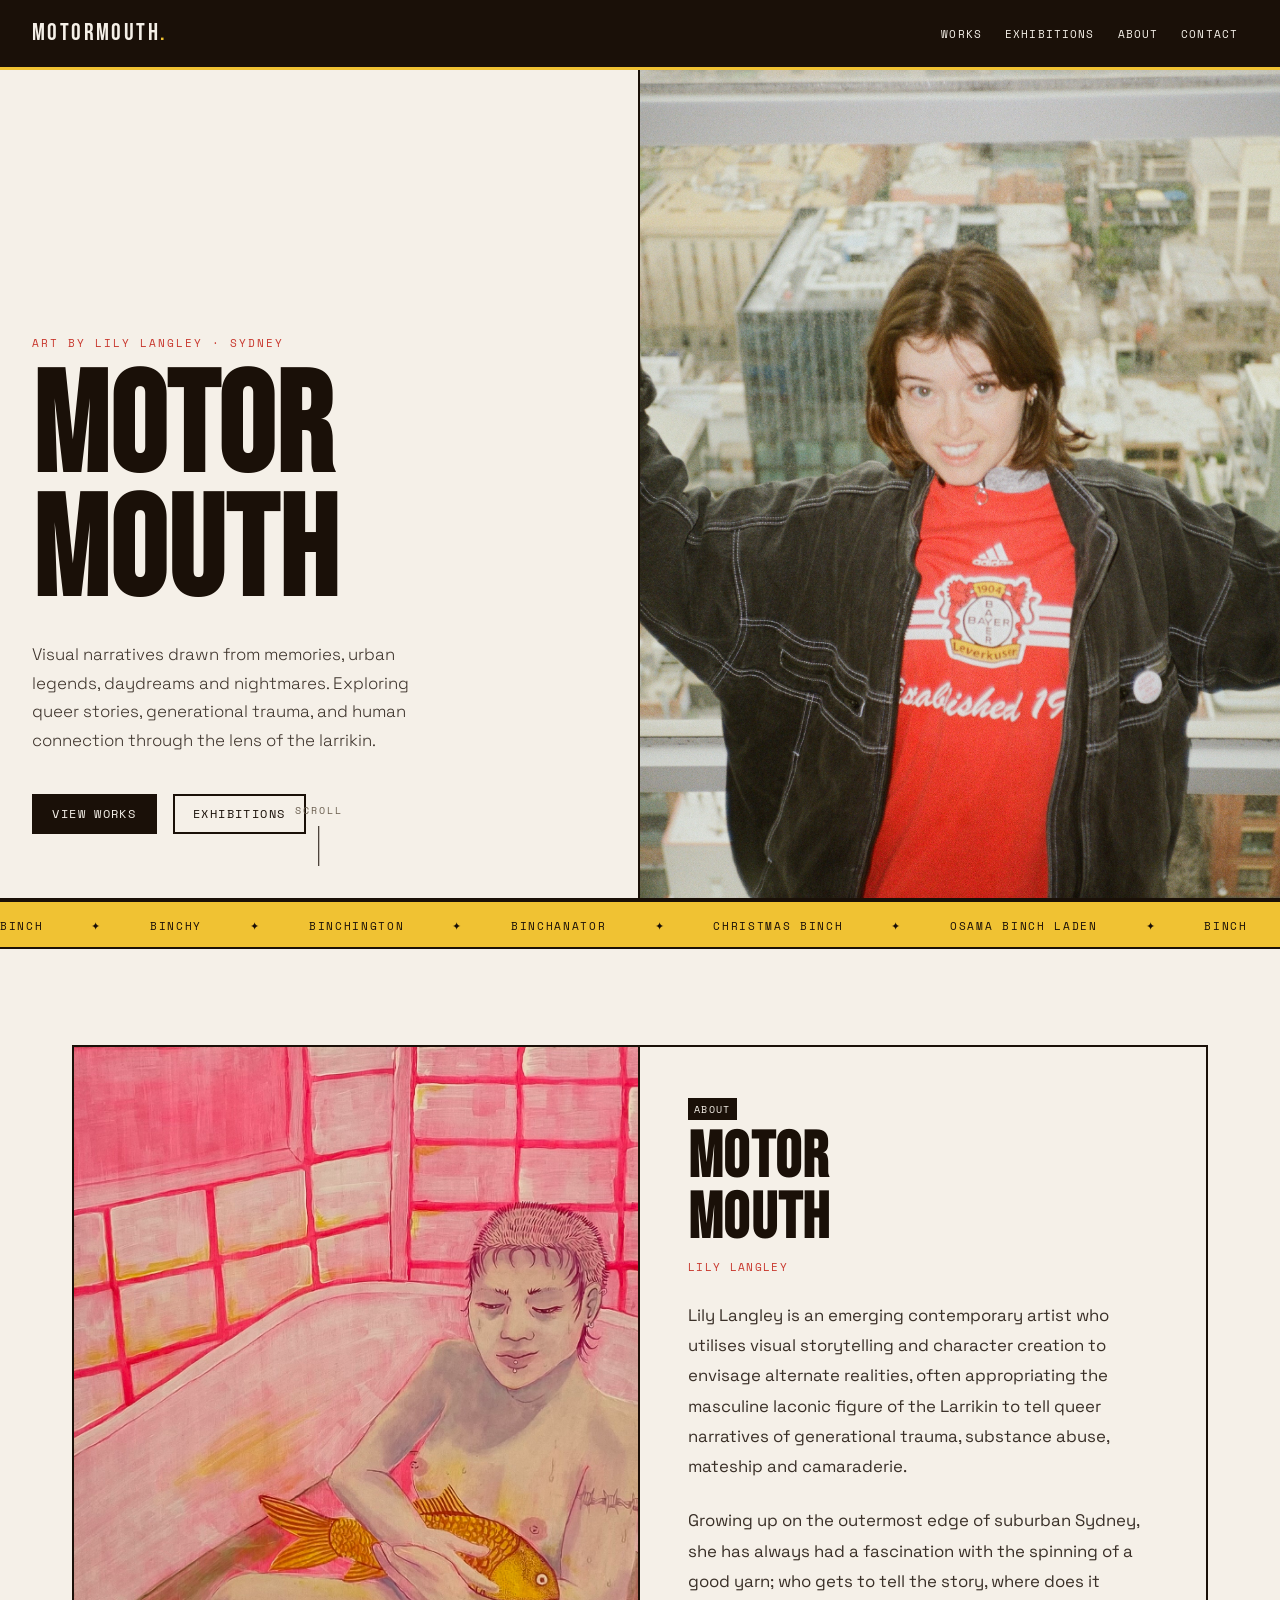
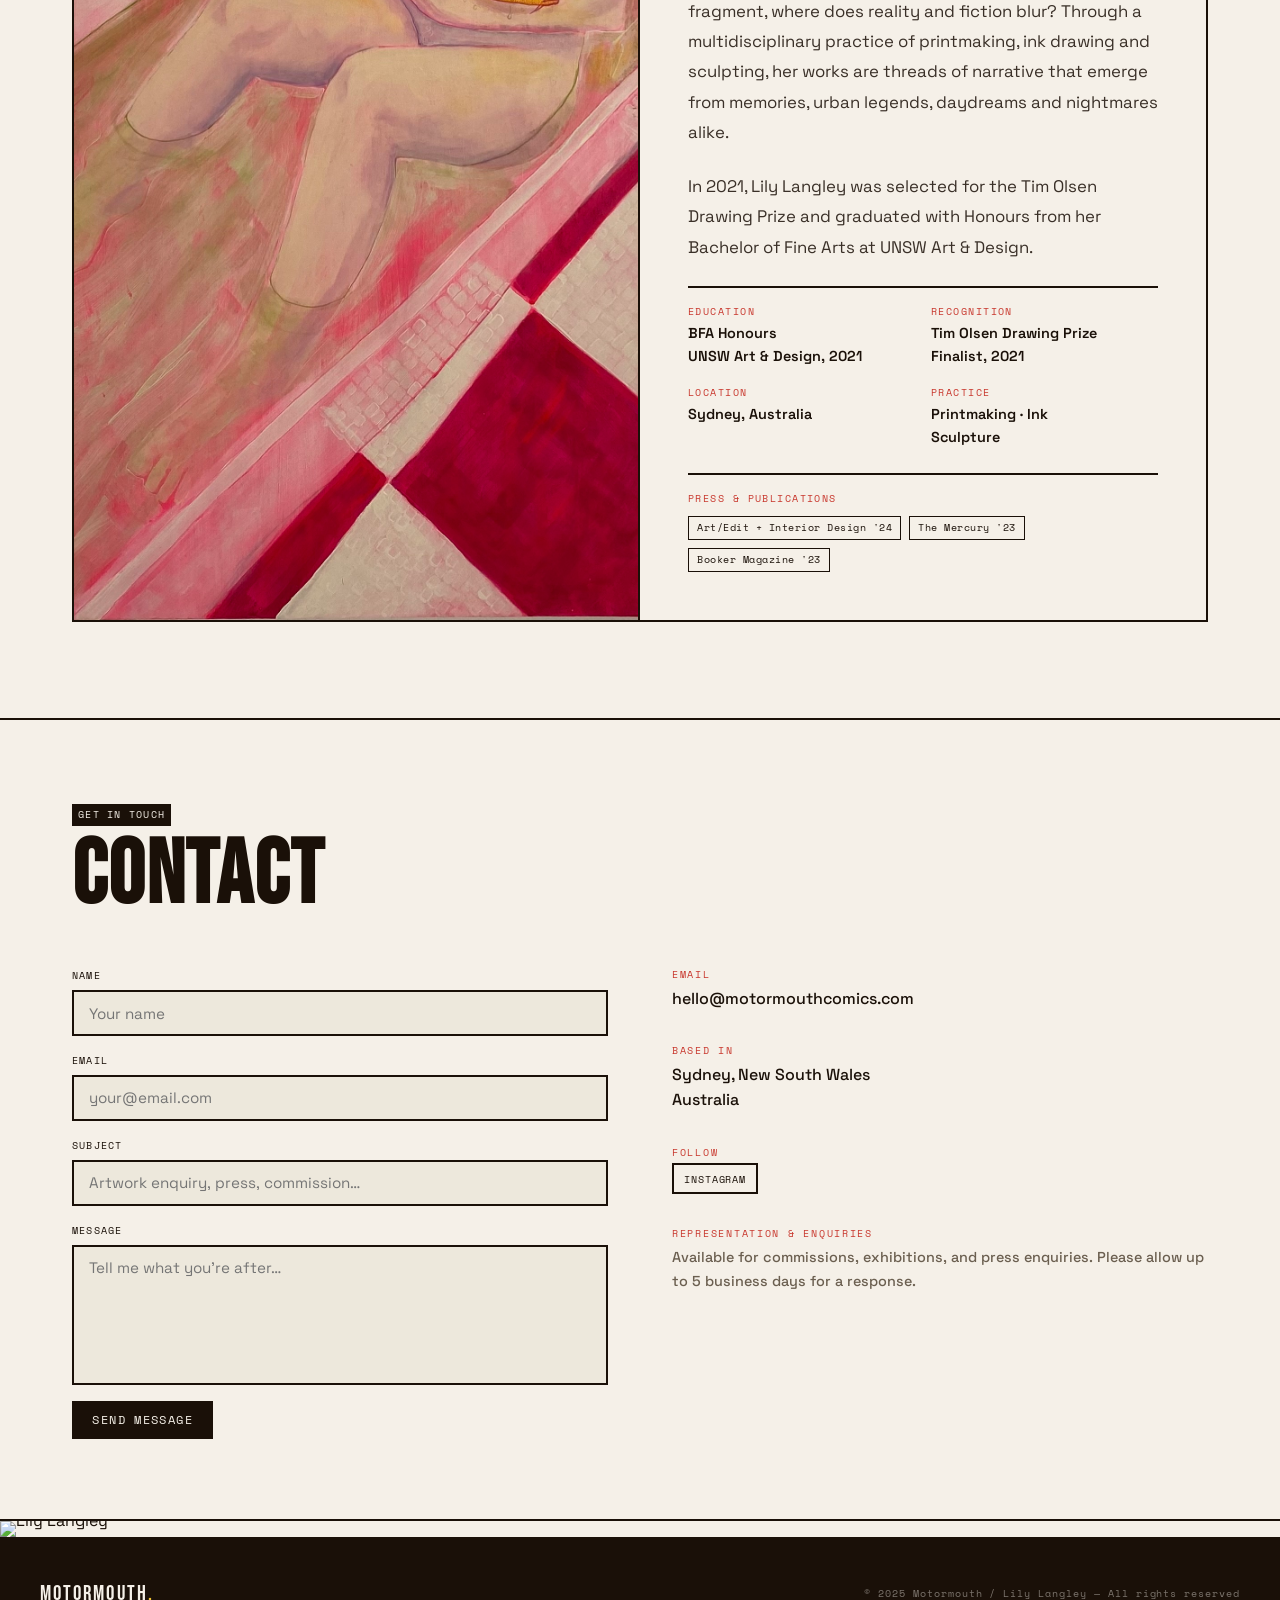
==== index.html @ abfc9363 "Initial commit of Motormouth art site Static portfolio site for Lily Langley's art, with a local-onl" ====
<!DOCTYPE html>
<html lang="en">
<head>
  <meta charset="UTF-8" />
  <meta name="viewport" content="width=device-width, initial-scale=1.0" />
  <title>Motormouth — Art by Lily Langley</title>
  <link rel="preconnect" href="https://fonts.googleapis.com" />
  <link rel="preconnect" href="https://fonts.gstatic.com" crossorigin />
  <link href="https://fonts.googleapis.com/css2?family=Bebas+Neue&family=Space+Grotesk:wght@300;400;500;700&family=Space+Mono:ital,wght@0,400;0,700;1,400&display=swap" rel="stylesheet" />
  <link rel="stylesheet" href="style.css" />
</head>
<body>

  <!-- NAV -->
  <nav id="nav">
    <a href="index.html" class="nav-logo">Motormouth<span>.</span></a>
    <button class="nav-burger" id="burgerBtn" aria-label="Menu">
      <span></span><span></span><span></span>
    </button>
    <ul class="nav-links" id="navLinks">
      <li><a href="works.html">Works</a></li>
      <li><a href="exhibitions.html">Exhibitions</a></li>
      <li><a href="#about">About</a></li>
      <li><a href="#contact">Contact</a></li>
    </ul>
  </nav>

  <!-- HERO -->
  <section id="hero">
    <div class="hero-left">
      <p class="hero-eyebrow">Art by Lily Langley · Sydney</p>
      <h1 class="hero-name">Motor<br>mouth</h1>
      <p class="hero-tagline">Visual narratives drawn from memories, urban legends, daydreams and nightmares. Exploring queer stories, generational trauma, and human connection through the lens of the larrikin.</p>
      <div class="hero-ctas">
        <a href="works.html" class="btn btn-primary">View Works</a>
        <a href="exhibitions.html" class="btn btn-secondary">Exhibitions</a>
      </div>
      <div class="hero-scroll">Scroll</div>
    </div>
    <div class="hero-right">
      <div class="hero-art">
        <img src="images/hero.jpeg" alt="Motormouth Comics" style="width:100%;height:100%;object-fit:cover;display:block;" />
      </div>
    </div>
  </section>

  <!-- TICKER -->
  <div class="ticker" aria-hidden="true">
    <div class="ticker-inner">
      <span>BINCH</span><span>✦</span>
      <span>BINCHY</span><span>✦</span>
      <span>BINCHINGTON</span><span>✦</span>
      <span>BINCHANATOR</span><span>✦</span>
      <span>CHRISTMAS BINCH</span><span>✦</span>
      <span>OSAMA BINCH LADEN</span><span>✦</span>
      <span>BINCH</span><span>✦</span>
      <span>BINCHY</span><span>✦</span>
      <span>BINCHINGTON</span><span>✦</span>
      <span>BINCHANATOR</span><span>✦</span>
      <span>CHRISTMAS BINCH</span><span>✦</span>
      <span>OSAMA BINCH LADEN</span><span>✦</span>
    </div>
  </div>

  <!-- ABOUT -->
  <section id="about">
    <div class="container">
      <div class="about-grid reveal">
        <div class="about-visual">
          <img src="images/about.jpg" alt="Lily Langley" style="width:100%;height:100%;object-fit:cover;display:block;" />
        </div>
        <div class="about-text">
          <div>
            <span class="tag">About</span>
            <h2 class="section-title" style="margin-top:0.5rem;font-size:clamp(2.5rem,5vw,4.5rem)">Motor<br>mouth</h2>
            <p style="font-family:'Space Mono',monospace;font-size:0.7rem;letter-spacing:0.12em;text-transform:uppercase;color:var(--red);margin-top:0.5rem;">Lily Langley</p>
          </div>
          <p class="about-bio">
            Lily Langley is an emerging contemporary artist who utilises visual storytelling and character creation to envisage alternate realities, often appropriating the masculine laconic figure of the Larrikin to tell queer narratives of generational trauma, substance abuse, mateship and camaraderie.
          </p>
          <p class="about-bio">
            Growing up on the outermost edge of suburban Sydney, she has always had a fascination with the spinning of a good yarn; who gets to tell the story, where does it fragment, where does reality and fiction blur? Through a multidisciplinary practice of printmaking, ink drawing and sculpting, her works are threads of narrative that emerge from memories, urban legends, daydreams and nightmares alike.
          </p>
          <p class="about-bio">
            In 2021, Lily Langley was selected for the Tim Olsen Drawing Prize and graduated with Honours from her Bachelor of Fine Arts at UNSW Art &amp; Design.
          </p>
          <div class="about-facts">
            <div class="fact-item">
              <div class="fact-label">Education</div>
              <div class="fact-value">BFA Honours<br>UNSW Art &amp; Design, 2021</div>
            </div>
            <div class="fact-item">
              <div class="fact-label">Recognition</div>
              <div class="fact-value">Tim Olsen Drawing Prize<br>Finalist, 2021</div>
            </div>
            <div class="fact-item">
              <div class="fact-label">Location</div>
              <div class="fact-value">Sydney, Australia</div>
            </div>
            <div class="fact-item">
              <div class="fact-label">Practice</div>
              <div class="fact-value">Printmaking · Ink<br>Sculpture</div>
            </div>
          </div>
          <div class="about-press">
            <div class="press-label">Press &amp; Publications</div>
            <div class="press-list">
              <span class="press-pill">Art/Edit + Interior Design '24</span>
              <span class="press-pill">The Mercury '23</span>
              <span class="press-pill">Booker Magazine '23</span>
            </div>
          </div>
        </div>
      </div>
    </div>
  </section>

  <!-- CONTACT -->
  <section id="contact">
    <div class="container">
      <div class="reveal" style="margin-bottom:3rem">
        <span class="tag">Get in Touch</span>
        <h2 class="section-title" style="margin-top:0.5rem">Contact</h2>
      </div>
      <div class="contact-grid">
        <form class="contact-form reveal" onsubmit="handleFormSubmit(event)">
          <div class="form-group">
            <label class="form-label" for="fname">Name</label>
            <input class="form-input" type="text" id="fname" placeholder="Your name" required />
          </div>
          <div class="form-group">
            <label class="form-label" for="femail">Email</label>
            <input class="form-input" type="email" id="femail" placeholder="your@email.com" required />
          </div>
          <div class="form-group">
            <label class="form-label" for="fsubject">Subject</label>
            <input class="form-input" type="text" id="fsubject" placeholder="Artwork enquiry, press, commission…" />
          </div>
          <div class="form-group">
            <label class="form-label" for="fmsg">Message</label>
            <textarea class="form-textarea" id="fmsg" placeholder="Tell me what you're after…" required></textarea>
          </div>
          <button type="submit" class="btn btn-primary" style="align-self:flex-start">Send Message</button>
          <p id="formMsg" style="font-family:'Space Mono',monospace;font-size:0.7rem;color:var(--red);display:none;"></p>
        </form>
        <div class="contact-info reveal">
          <div>
            <div class="contact-item-label">Email</div>
            <div class="contact-item-value">hello@motormouthcomics.com</div>
          </div>
          <div>
            <div class="contact-item-label">Based in</div>
            <div class="contact-item-value">Sydney, New South Wales<br>Australia</div>
          </div>
          <div>
            <div class="contact-item-label">Follow</div>
            <div class="social-links">
              <a href="https://www.instagram.com/motormouthcomics/" class="social-link" target="_blank" rel="noopener">Instagram</a>
            </div>
          </div>
          <div>
            <div class="contact-item-label">Representation &amp; Enquiries</div>
            <div class="contact-item-value" style="font-size:0.9rem;line-height:1.7;color:#6b5f50;">
              Available for commissions, exhibitions, and press enquiries. Please allow up to 5 business days for a response.
            </div>
          </div>
        </div>
      </div>
    </div>
  </section>

  <!-- INTERSTITIAL IMAGE -->
  <div style="width:100%;max-height:70vh;overflow:hidden;line-height:0;">
    <img src="https://motormouthcomics.com/wp-content/uploads/2025/10/langley_miss-amelia_20201208_18970.png?w=2048" alt="Lily Langley" style="width:100%;max-height:70vh;object-fit:cover;object-position:center top;display:block;" />
  </div>

  <!-- FOOTER -->
  <footer>
    <a href="index.html" class="footer-logo">Motormouth<span>.</span></a>
    <div class="footer-copy">© 2025 Motormouth / Lily Langley — All rights reserved</div>
  </footer>

  <script>
    document.getElementById('burgerBtn').addEventListener('click', () => {
      document.getElementById('navLinks').classList.toggle('open');
    });
    document.querySelectorAll('#navLinks a').forEach(a => {
      a.addEventListener('click', () => document.getElementById('navLinks').classList.remove('open'));
    });

    const revealEls = document.querySelectorAll('.reveal');
    const io = new IntersectionObserver((entries) => {
      entries.forEach((e) => {
        if (e.isIntersecting) {
          setTimeout(() => e.target.classList.add('visible'), 60 * (Array.from(revealEls).indexOf(e.target) % 4));
          io.unobserve(e.target);
        }
      });
    }, { threshold: 0.12 });
    revealEls.forEach(el => io.observe(el));

    function handleFormSubmit(e) {
      e.preventDefault();
      const btn = e.target.querySelector('button[type=submit]');
      const msg = document.getElementById('formMsg');
      btn.textContent = 'Sending…';
      btn.disabled = true;
      setTimeout(() => {
        btn.textContent = 'Sent ✓';
        msg.textContent = "Thanks! I'll be in touch within a few days.";
        msg.style.color = 'var(--ink)';
        msg.style.display = 'block';
      }, 900);
    }
  </script>
</body>
</html>
---- style.css ----
/* ── Reset & Base ─────────────────────────────────── */
*, *::before, *::after { box-sizing: border-box; margin: 0; padding: 0; }

:root {
  --ink:    #1a1008;
  --paper:  #f5f0e8;
  --cream:  #ede8dc;
  --red:    #c8372d;
  --yellow: #f0c233;
  --border: 2.5px solid var(--ink);
  --shadow: 5px 5px 0 var(--ink);
}

html { scroll-behavior: smooth; }

body {
  background: var(--paper);
  color: var(--ink);
  font-family: 'Space Grotesk', sans-serif;
  font-size: 16px;
  line-height: 1.6;
  overflow-x: hidden;
}

a { color: inherit; text-decoration: none; }
img { display: block; max-width: 100%; }

/* ── Utility ──────────────────────────────────────── */
.container { max-width: 1200px; margin: 0 auto; padding: 0 2rem; }
.tag {
  display: inline-block;
  background: var(--ink);
  color: var(--paper);
  font-family: 'Space Mono', monospace;
  font-size: 0.65rem;
  letter-spacing: 0.12em;
  text-transform: uppercase;
  padding: 0.25em 0.6em;
}
.tag.red { background: var(--red); }
.tag.yellow { background: var(--yellow); color: var(--ink); }

.section-title {
  font-family: 'Bebas Neue', sans-serif;
  font-size: clamp(3rem, 7vw, 6rem);
  line-height: 0.95;
  letter-spacing: 0.02em;
}

/* ── Nav ──────────────────────────────────────────── */
#nav {
  position: fixed;
  top: 0; left: 0; right: 0;
  z-index: 100;
  background: var(--ink);
  border-bottom: 3px solid var(--yellow);
  padding: 0.9rem 2rem;
  display: flex;
  align-items: center;
  justify-content: space-between;
  gap: 1rem;
}

.nav-logo {
  font-family: 'Bebas Neue', sans-serif;
  font-size: 1.5rem;
  color: var(--paper);
  letter-spacing: 0.1em;
}
.nav-logo span { color: var(--yellow); }

.nav-links {
  display: flex;
  gap: 0.2rem;
  list-style: none;
  flex-wrap: wrap;
}
.nav-links a {
  font-family: 'Space Mono', monospace;
  font-size: 0.7rem;
  letter-spacing: 0.1em;
  text-transform: uppercase;
  color: var(--paper);
  padding: 0.4em 0.8em;
  border: 1.5px solid transparent;
  transition: border-color 0.15s, color 0.15s;
}
.nav-links a:hover,
.nav-links a.active { border-color: var(--yellow); color: var(--yellow); }

.nav-burger {
  display: none;
  flex-direction: column;
  gap: 5px;
  cursor: pointer;
  background: none;
  border: none;
  padding: 4px;
}
.nav-burger span {
  display: block;
  width: 24px;
  height: 2px;
  background: var(--paper);
  transition: transform 0.2s;
}

@media (max-width: 640px) {
  .nav-links { display: none; position: absolute; top: 100%; left: 0; right: 0; background: var(--ink); flex-direction: column; padding: 1rem 2rem; border-bottom: 3px solid var(--yellow); }
  .nav-links.open { display: flex; }
  .nav-burger { display: flex; }
}

/* ── Page header (inner pages) ────────────────────── */
.page-header {
  padding-top: 60px;
  border-bottom: var(--border);
  background: var(--ink);
  color: var(--paper);
}
.page-header-inner {
  padding: 4rem 2rem 3rem;
  max-width: 1200px;
  margin: 0 auto;
  display: flex;
  align-items: flex-end;
  justify-content: space-between;
  gap: 2rem;
  flex-wrap: wrap;
}
.page-header .section-title { color: var(--paper); }
.page-header-sub {
  font-family: 'Space Mono', monospace;
  font-size: 0.7rem;
  letter-spacing: 0.12em;
  text-transform: uppercase;
  color: rgba(245,240,232,0.5);
  max-width: 340px;
  line-height: 1.8;
}

/* ── Hero ─────────────────────────────────────────── */
#hero {
  min-height: 100svh;
  padding-top: 60px;
  display: grid;
  grid-template-columns: 1fr 1fr;
  border-bottom: var(--border);
}

.hero-left {
  display: flex;
  flex-direction: column;
  justify-content: flex-end;
  padding: 4rem 3rem 4rem 2rem;
  border-right: var(--border);
  position: relative;
  overflow: hidden;
}

.hero-eyebrow {
  font-family: 'Space Mono', monospace;
  font-size: 0.7rem;
  letter-spacing: 0.18em;
  text-transform: uppercase;
  color: var(--red);
  margin-bottom: 1rem;
}

.hero-name {
  font-family: 'Bebas Neue', sans-serif;
  font-size: clamp(4.5rem, 11vw, 10rem);
  line-height: 0.88;
  letter-spacing: 0.01em;
  margin-bottom: 1.5rem;
}

.hero-tagline {
  font-size: 1.05rem;
  font-weight: 300;
  max-width: 400px;
  line-height: 1.7;
  margin-bottom: 2.5rem;
  color: #3a3028;
}

.hero-ctas {
  display: flex;
  gap: 1rem;
  flex-wrap: wrap;
}

.btn {
  font-family: 'Space Mono', monospace;
  font-size: 0.72rem;
  letter-spacing: 0.12em;
  text-transform: uppercase;
  padding: 0.75em 1.6em;
  border: var(--border);
  cursor: pointer;
  transition: transform 0.12s, box-shadow 0.12s, background 0.12s;
  display: inline-block;
}
.btn:hover { transform: translate(-2px, -2px); box-shadow: var(--shadow); }
.btn-primary { background: var(--ink); color: var(--paper); }
.btn-secondary { background: transparent; color: var(--ink); }
.btn-secondary:hover { background: var(--yellow); }

.hero-right {
  background: var(--cream);
  position: relative;
  overflow: hidden;
  display: flex;
  align-items: center;
  justify-content: center;
}

.hero-art {
  width: 100%;
  height: 100%;
  min-height: 400px;
  display: flex;
  align-items: center;
  justify-content: center;
}
.hero-art svg {
  width: 100%;
  height: 100%;
  max-height: 100svh;
}

.hero-scroll {
  position: absolute;
  bottom: 2rem;
  left: 50%;
  transform: translateX(-50%);
  font-family: 'Space Mono', monospace;
  font-size: 0.6rem;
  letter-spacing: 0.2em;
  text-transform: uppercase;
  display: flex;
  flex-direction: column;
  align-items: center;
  gap: 0.5rem;
  color: #6b5f50;
}
.hero-scroll::after {
  content: '';
  display: block;
  width: 1px;
  height: 40px;
  background: var(--ink);
  animation: scrollline 1.6s ease-in-out infinite;
}
@keyframes scrollline {
  0%, 100% { transform: scaleY(1); opacity: 1; }
  50% { transform: scaleY(0.3); opacity: 0.3; }
}

@media (max-width: 768px) {
  #hero { grid-template-columns: 1fr; }
  .hero-left { padding: 3rem 1.5rem; border-right: none; border-bottom: var(--border); }
  .hero-right { min-height: 50vw; }
}

/* ── Ticker ───────────────────────────────────────── */
.ticker {
  background: var(--yellow);
  border-top: var(--border);
  border-bottom: var(--border);
  padding: 0.6rem 0;
  overflow: hidden;
  white-space: nowrap;
}
.ticker-inner {
  display: inline-flex;
  gap: 3rem;
  animation: ticker 22s linear infinite;
}
.ticker-inner span {
  font-family: 'Space Mono', monospace;
  font-size: 0.7rem;
  letter-spacing: 0.15em;
  text-transform: uppercase;
}
@keyframes ticker {
  from { transform: translateX(0); }
  to { transform: translateX(-50%); }
}
.ticker:hover .ticker-inner { animation-play-state: paused; }

/* ── Filter pills ─────────────────────────────────── */
.filter-bar {
  display: flex;
  align-items: center;
  gap: 0.4rem;
  flex-wrap: wrap;
  padding: 2rem 0 2.5rem;
}

.filter-divider {
  width: 1px;
  height: 1.2em;
  background: var(--ink);
  opacity: 0.2;
  margin: 0 0.4rem;
}

.filter-pill {
  font-family: 'Space Mono', monospace;
  font-size: 0.65rem;
  letter-spacing: 0.1em;
  text-transform: uppercase;
  padding: 0.45em 1.1em;
  border: var(--border);
  background: transparent;
  color: var(--ink);
  cursor: pointer;
  transition: background 0.12s, color 0.12s, transform 0.12s, box-shadow 0.12s;
}
.filter-pill:hover { transform: translate(-2px, -2px); box-shadow: var(--shadow); }
.filter-pill.active { background: var(--ink); color: var(--paper); }

.filter-pill--selling.active { background: var(--red); border-color: var(--red); color: var(--paper); }
.filter-pill--selling:hover { background: var(--red); border-color: var(--red); color: var(--paper); box-shadow: 5px 5px 0 var(--red); }

.work-card.hidden { display: none; }

/* ── Works for Sale ───────────────────────────────── */
#works {
  padding: 5rem 0 6rem;
}

.section-header {
  display: flex;
  align-items: flex-end;
  justify-content: space-between;
  gap: 2rem;
  margin-bottom: 3rem;
  flex-wrap: wrap;
}

.works-grid {
  display: grid;
  grid-template-columns: repeat(auto-fill, minmax(280px, 1fr));
  gap: 0;
}

.work-card {
  border: var(--border);
  margin: -1.25px;
  overflow: hidden;
  position: relative;
  cursor: pointer;
  background: var(--cream);
  transition: z-index 0s;
}
.work-card:hover { z-index: 2; }

.work-img {
  aspect-ratio: 4/5;
  overflow: hidden;
  background: var(--cream);
  position: relative;
  display: flex;
  align-items: center;
  justify-content: center;
}
.work-img svg {
  width: 100%;
  height: 100%;
  transition: transform 0.4s ease;
}
.work-card:hover .work-img svg { transform: scale(1.04); }

.work-sold-overlay {
  position: absolute;
  inset: 0;
  background: rgba(200, 55, 45, 0.85);
  display: flex;
  align-items: center;
  justify-content: center;
  opacity: 0;
  pointer-events: none;
  transition: opacity 0.2s;
}
.work-card.sold .work-sold-overlay { opacity: 1; }
.work-sold-overlay span {
  font-family: 'Bebas Neue', sans-serif;
  font-size: 3rem;
  color: var(--paper);
  letter-spacing: 0.1em;
  transform: rotate(-15deg);
  border: 4px solid var(--paper);
  padding: 0.1em 0.4em;
}

.work-info {
  padding: 1.2rem;
  border-top: var(--border);
}
.work-title {
  font-family: 'Space Grotesk', sans-serif;
  font-weight: 700;
  font-size: 1rem;
  margin-bottom: 0.25rem;
}
.work-meta {
  font-family: 'Space Mono', monospace;
  font-size: 0.65rem;
  color: #6b5f50;
  margin-bottom: 0.8rem;
  line-height: 1.8;
}
.work-price {
  font-family: 'Bebas Neue', sans-serif;
  font-size: 1.5rem;
  letter-spacing: 0.05em;
}
.work-price.sold { color: var(--red); }

.work-actions {
  margin-top: 0.8rem;
  display: flex;
  gap: 0.5rem;
}
.work-actions .btn {
  font-size: 0.62rem;
  padding: 0.5em 1em;
  flex: 1;
  text-align: center;
}

/* ── Exhibitions ──────────────────────────────────── */
#exhibitions {
  padding: 5rem 0 6rem;
  background: var(--ink);
  color: var(--paper);
  min-height: calc(100vh - 60px);
}

.exh-tabs {
  display: flex;
  gap: 0;
  margin: 2.5rem 0;
  border: 1.5px solid rgba(255,255,255,0.2);
  width: fit-content;
}
.exh-tab {
  font-family: 'Space Mono', monospace;
  font-size: 0.7rem;
  letter-spacing: 0.12em;
  text-transform: uppercase;
  padding: 0.6em 1.6em;
  cursor: pointer;
  background: transparent;
  color: rgba(245,240,232,0.5);
  border: none;
  border-right: 1.5px solid rgba(255,255,255,0.2);
  transition: background 0.15s, color 0.15s;
}
.exh-tab:last-child { border-right: none; }
.exh-tab.active { background: var(--yellow); color: var(--ink); }

.exh-list { display: none; }
.exh-list.active { display: block; }

.exh-section-label {
  font-family: 'Space Mono', monospace;
  font-size: 0.65rem;
  letter-spacing: 0.2em;
  text-transform: uppercase;
  color: var(--yellow);
  margin-bottom: 1.5rem;
  margin-top: 2.5rem;
}
.exh-section-label:first-child { margin-top: 0; }

.exh-item {
  display: grid;
  grid-template-columns: auto 1fr auto;
  gap: 1.5rem;
  align-items: start;
  padding: 1.5rem 0;
  border-bottom: 1px solid rgba(255,255,255,0.1);
  position: relative;
}
.exh-item:last-child { border-bottom: none; }

.exh-year {
  font-family: 'Bebas Neue', sans-serif;
  font-size: 1.8rem;
  color: rgba(245,240,232,0.25);
  line-height: 1;
  min-width: 60px;
}

.exh-name {
  font-family: 'Space Grotesk', sans-serif;
  font-weight: 700;
  font-size: 1.05rem;
  font-style: italic;
  margin-bottom: 0.25rem;
}
.exh-venue {
  font-family: 'Space Mono', monospace;
  font-size: 0.68rem;
  color: rgba(245,240,232,0.55);
  letter-spacing: 0.05em;
}

.exh-badge { align-self: center; }

/* ── About ────────────────────────────────────────── */
#about {
  padding: 6rem 0;
  border-bottom: var(--border);
}

.about-grid {
  display: grid;
  grid-template-columns: 1fr 1fr;
  gap: 0;
  border: var(--border);
}

.about-visual {
  background: var(--cream);
  border-right: var(--border);
  display: flex;
  align-items: center;
  justify-content: center;
  min-height: 500px;
  overflow: hidden;
}
.about-visual svg { width: 100%; height: 100%; }

.about-text {
  padding: 3rem;
  display: flex;
  flex-direction: column;
  justify-content: center;
  gap: 1.5rem;
}

.about-bio {
  font-size: 1.05rem;
  line-height: 1.8;
  color: #3a3028;
}

.about-facts {
  display: grid;
  grid-template-columns: 1fr 1fr;
  gap: 1rem;
  padding-top: 1rem;
  border-top: var(--border);
}

.fact-label {
  font-family: 'Space Mono', monospace;
  font-size: 0.6rem;
  letter-spacing: 0.15em;
  text-transform: uppercase;
  color: var(--red);
  margin-bottom: 0.2rem;
}
.fact-value {
  font-weight: 600;
  font-size: 0.9rem;
}

.about-press { padding-top: 1rem; border-top: var(--border); }
.press-label {
  font-family: 'Space Mono', monospace;
  font-size: 0.6rem;
  letter-spacing: 0.15em;
  text-transform: uppercase;
  color: var(--red);
  margin-bottom: 0.6rem;
}
.press-list { display: flex; flex-wrap: wrap; gap: 0.5rem; }
.press-pill {
  font-family: 'Space Mono', monospace;
  font-size: 0.63rem;
  letter-spacing: 0.05em;
  padding: 0.3em 0.8em;
  border: 1.5px solid var(--ink);
}

@media (max-width: 768px) {
  .about-grid { grid-template-columns: 1fr; }
  .about-visual { border-right: none; border-bottom: var(--border); min-height: 300px; }
  .about-text { padding: 2rem 1.5rem; }
}

/* ── Contact ──────────────────────────────────────── */
#contact {
  padding: 5rem 0;
  border-bottom: var(--border);
}

.contact-grid {
  display: grid;
  grid-template-columns: 1fr 1fr;
  gap: 4rem;
  align-items: start;
}

.contact-form { display: flex; flex-direction: column; gap: 1rem; }

.form-group { display: flex; flex-direction: column; gap: 0.4rem; }
.form-label {
  font-family: 'Space Mono', monospace;
  font-size: 0.65rem;
  letter-spacing: 0.12em;
  text-transform: uppercase;
}
.form-input, .form-textarea {
  background: var(--cream);
  border: var(--border);
  padding: 0.75em 1em;
  font-family: 'Space Grotesk', sans-serif;
  font-size: 0.95rem;
  color: var(--ink);
  outline: none;
  transition: box-shadow 0.15s;
  resize: none;
}
.form-input:focus, .form-textarea:focus { box-shadow: 4px 4px 0 var(--ink); }
.form-textarea { min-height: 140px; }

.contact-info { display: flex; flex-direction: column; gap: 2rem; }
.contact-item-label {
  font-family: 'Space Mono', monospace;
  font-size: 0.6rem;
  letter-spacing: 0.18em;
  text-transform: uppercase;
  color: var(--red);
  margin-bottom: 0.2rem;
}
.contact-item-value { font-size: 1rem; font-weight: 500; }

.social-links { display: flex; gap: 0.5rem; flex-wrap: wrap; }
.social-link {
  font-family: 'Space Mono', monospace;
  font-size: 0.65rem;
  letter-spacing: 0.08em;
  text-transform: uppercase;
  padding: 0.5em 1em;
  border: var(--border);
  transition: background 0.12s, transform 0.12s;
}
.social-link:hover { background: var(--yellow); transform: translate(-2px, -2px); box-shadow: var(--shadow); }

@media (max-width: 768px) {
  .contact-grid { grid-template-columns: 1fr; }
}

/* ── Footer ───────────────────────────────────────── */
footer {
  background: var(--ink);
  color: var(--paper);
  padding: 2.5rem;
  display: flex;
  justify-content: space-between;
  align-items: center;
  gap: 1rem;
  flex-wrap: wrap;
}
.footer-logo {
  font-family: 'Bebas Neue', sans-serif;
  font-size: 1.3rem;
  letter-spacing: 0.1em;
}
.footer-logo span { color: var(--yellow); }
.footer-copy {
  font-family: 'Space Mono', monospace;
  font-size: 0.6rem;
  letter-spacing: 0.1em;
  color: rgba(245,240,232,0.45);
}

/* ── Lightbox ─────────────────────────────────────── */
#lightbox {
  position: fixed;
  inset: 0;
  z-index: 200;
  background: rgba(26,16,8,0.92);
  display: flex;
  align-items: center;
  justify-content: center;
  opacity: 0;
  pointer-events: none;
  transition: opacity 0.2s;
}
#lightbox.open { opacity: 1; pointer-events: all; }
.lightbox-inner {
  background: var(--paper);
  border: var(--border);
  max-width: 900px;
  width: 90vw;
  display: grid;
  grid-template-columns: 1fr 1fr;
  position: relative;
}
@media (max-width: 640px) { .lightbox-inner { grid-template-columns: 1fr; } }
.lightbox-img { aspect-ratio: 1; overflow: hidden; display: flex; align-items: center; justify-content: center; background: var(--cream); }
.lightbox-img svg { width: 100%; height: 100%; }
.lightbox-detail { padding: 2.5rem; display: flex; flex-direction: column; gap: 1rem; border-left: var(--border); }
@media (max-width: 640px) { .lightbox-detail { border-left: none; border-top: var(--border); } }
.lightbox-title { font-family: 'Bebas Neue', sans-serif; font-size: 2.5rem; line-height: 1; }
.lightbox-meta { font-family: 'Space Mono', monospace; font-size: 0.65rem; color: #6b5f50; line-height: 2; }
.lightbox-desc { font-size: 0.9rem; line-height: 1.7; color: #3a3028; }
.lightbox-price { font-family: 'Bebas Neue', sans-serif; font-size: 2rem; margin-top: auto; }
.lightbox-close {
  position: absolute;
  top: -1px; right: -1px;
  width: 44px; height: 44px;
  background: var(--ink);
  color: var(--paper);
  font-size: 1.2rem;
  border: none;
  cursor: pointer;
  display: flex;
  align-items: center;
  justify-content: center;
  font-family: 'Space Mono', monospace;
}
.lightbox-close:hover { background: var(--red); }

/* ── Exhibition photo gallery ─────────────────────── */
.photo-section {
  padding: 5rem 0;
  border-bottom: var(--border);
}
.photo-grid {
  display: grid;
  grid-template-columns: repeat(auto-fill, minmax(300px, 1fr));
  gap: 0;
  margin-top: 2.5rem;
  border: var(--border);
}
.photo-item {
  position: relative;
  aspect-ratio: 4/5;
  overflow: hidden;
  cursor: zoom-in;
  border-right: var(--border);
  border-bottom: var(--border);
}
.photo-item:nth-child(n) { border-right: var(--border); }
/* remove double right borders at end of rows */
.photo-item svg,
.photo-item img {
  width: 100%;
  height: 100%;
  object-fit: cover;
  display: block;
  transition: transform 0.5s ease;
}
.photo-item:hover svg,
.photo-item:hover img { transform: scale(1.04); }
.photo-caption {
  position: absolute;
  bottom: 0; left: 0; right: 0;
  background: linear-gradient(transparent, rgba(26,16,8,0.82));
  color: var(--paper);
  padding: 2rem 1.2rem 1rem;
  transform: translateY(100%);
  transition: transform 0.25s ease;
}
.photo-item:hover .photo-caption { transform: translateY(0); }
.photo-caption-title {
  font-family: 'Space Grotesk', sans-serif;
  font-weight: 700;
  font-size: 0.9rem;
  font-style: italic;
}
.photo-caption-meta {
  font-family: 'Space Mono', monospace;
  font-size: 0.6rem;
  letter-spacing: 0.08em;
  color: rgba(245,240,232,0.6);
  margin-top: 0.2rem;
}

/* Photo lightbox */
#photo-lightbox {
  position: fixed;
  inset: 0;
  z-index: 200;
  background: rgba(26,16,8,0.96);
  display: flex;
  align-items: center;
  justify-content: center;
  opacity: 0;
  pointer-events: none;
  transition: opacity 0.2s;
}
#photo-lightbox.open { opacity: 1; pointer-events: all; }
.photo-lightbox-inner {
  position: relative;
  max-width: 80vw;
  max-height: 88vh;
  display: flex;
  flex-direction: column;
  align-items: center;
  gap: 1rem;
}
.photo-lightbox-inner svg,
.photo-lightbox-inner img {
  max-width: 80vw;
  max-height: 78vh;
  object-fit: contain;
  display: block;
  border: var(--border);
}
.photo-lightbox-caption {
  color: var(--paper);
  text-align: center;
}
.photo-lightbox-caption strong {
  font-family: 'Space Grotesk', sans-serif;
  font-style: italic;
  font-size: 1rem;
}
.photo-lightbox-caption span {
  font-family: 'Space Mono', monospace;
  font-size: 0.62rem;
  letter-spacing: 0.08em;
  color: rgba(245,240,232,0.5);
  margin-left: 0.8rem;
}
.photo-lightbox-close {
  position: absolute;
  top: -44px; right: 0;
  width: 44px; height: 44px;
  background: var(--ink);
  color: var(--paper);
  border: 1.5px solid rgba(255,255,255,0.2);
  font-size: 1.1rem;
  cursor: pointer;
  display: flex;
  align-items: center;
  justify-content: center;
  font-family: 'Space Mono', monospace;
}
.photo-lightbox-close:hover { background: var(--red); }

/* ── Exhibition detail page ───────────────────────── */
.exh-hero {
  padding-top: 60px;
  min-height: 55vh;
  background: var(--ink);
  color: var(--paper);
  display: flex;
  flex-direction: column;
  justify-content: flex-end;
  border-bottom: 3px solid var(--yellow);
  position: relative;
  overflow: hidden;
}
.exh-hero-bg {
  position: absolute;
  inset: 0;
  opacity: 0.07;
  background-size: cover;
  background-position: center;
}
.exh-hero-inner {
  max-width: 1200px;
  margin: 0 auto;
  padding: 4rem 2rem 3.5rem;
  position: relative;
  z-index: 1;
  width: 100%;
}
.exh-hero-meta {
  font-family: 'Space Mono', monospace;
  font-size: 0.68rem;
  letter-spacing: 0.15em;
  text-transform: uppercase;
  color: var(--yellow);
  margin-bottom: 1rem;
  display: flex;
  gap: 1.5rem;
  flex-wrap: wrap;
}
.exh-hero-title {
  font-family: 'Bebas Neue', sans-serif;
  font-size: clamp(3.5rem, 10vw, 8rem);
  line-height: 0.9;
  letter-spacing: 0.02em;
  margin-bottom: 1.5rem;
}
.exh-hero-tagline {
  font-size: 1.1rem;
  font-weight: 300;
  line-height: 1.75;
  max-width: 560px;
  color: rgba(245,240,232,0.75);
}

.exh-detail-body {
  padding: 5rem 0;
  border-bottom: var(--border);
}
.exh-detail-grid {
  display: grid;
  grid-template-columns: 1fr 2fr;
  gap: 5rem;
  align-items: start;
}
.exh-detail-sidebar {}
.exh-detail-label {
  font-family: 'Space Mono', monospace;
  font-size: 0.6rem;
  letter-spacing: 0.18em;
  text-transform: uppercase;
  color: var(--red);
  margin-bottom: 0.3rem;
  margin-top: 1.5rem;
}
.exh-detail-label:first-child { margin-top: 0; }
.exh-detail-value {
  font-size: 0.95rem;
  font-weight: 500;
  line-height: 1.6;
}
.exh-detail-text { font-size: 1.05rem; line-height: 1.85; color: #3a3028; }
.exh-detail-text p + p { margin-top: 1.2em; }

@media (max-width: 768px) {
  .exh-detail-grid { grid-template-columns: 1fr; gap: 2.5rem; }
}

.exh-works-section {
  padding: 5rem 0;
  border-bottom: var(--border);
}
.exh-works-grid {
  display: grid;
  grid-template-columns: repeat(auto-fill, minmax(260px, 1fr));
  gap: 0;
  margin-top: 2.5rem;
}

.exh-nav-strip {
  display: flex;
  border-top: var(--border);
}
.exh-nav-link {
  flex: 1;
  padding: 2rem;
  display: flex;
  flex-direction: column;
  gap: 0.4rem;
  border-right: var(--border);
  transition: background 0.15s;
}
.exh-nav-link:last-child { border-right: none; }
.exh-nav-link:hover { background: var(--cream); }
.exh-nav-dir {
  font-family: 'Space Mono', monospace;
  font-size: 0.6rem;
  letter-spacing: 0.15em;
  text-transform: uppercase;
  color: #6b5f50;
}
.exh-nav-name {
  font-family: 'Space Grotesk', sans-serif;
  font-weight: 700;
  font-size: 1rem;
  font-style: italic;
}

/* ── Animations ───────────────────────────────────── */
.reveal {
  opacity: 0;
  transform: translateY(24px);
  transition: opacity 0.55s ease, transform 0.55s ease;
}
.reveal.visible { opacity: 1; transform: none; }
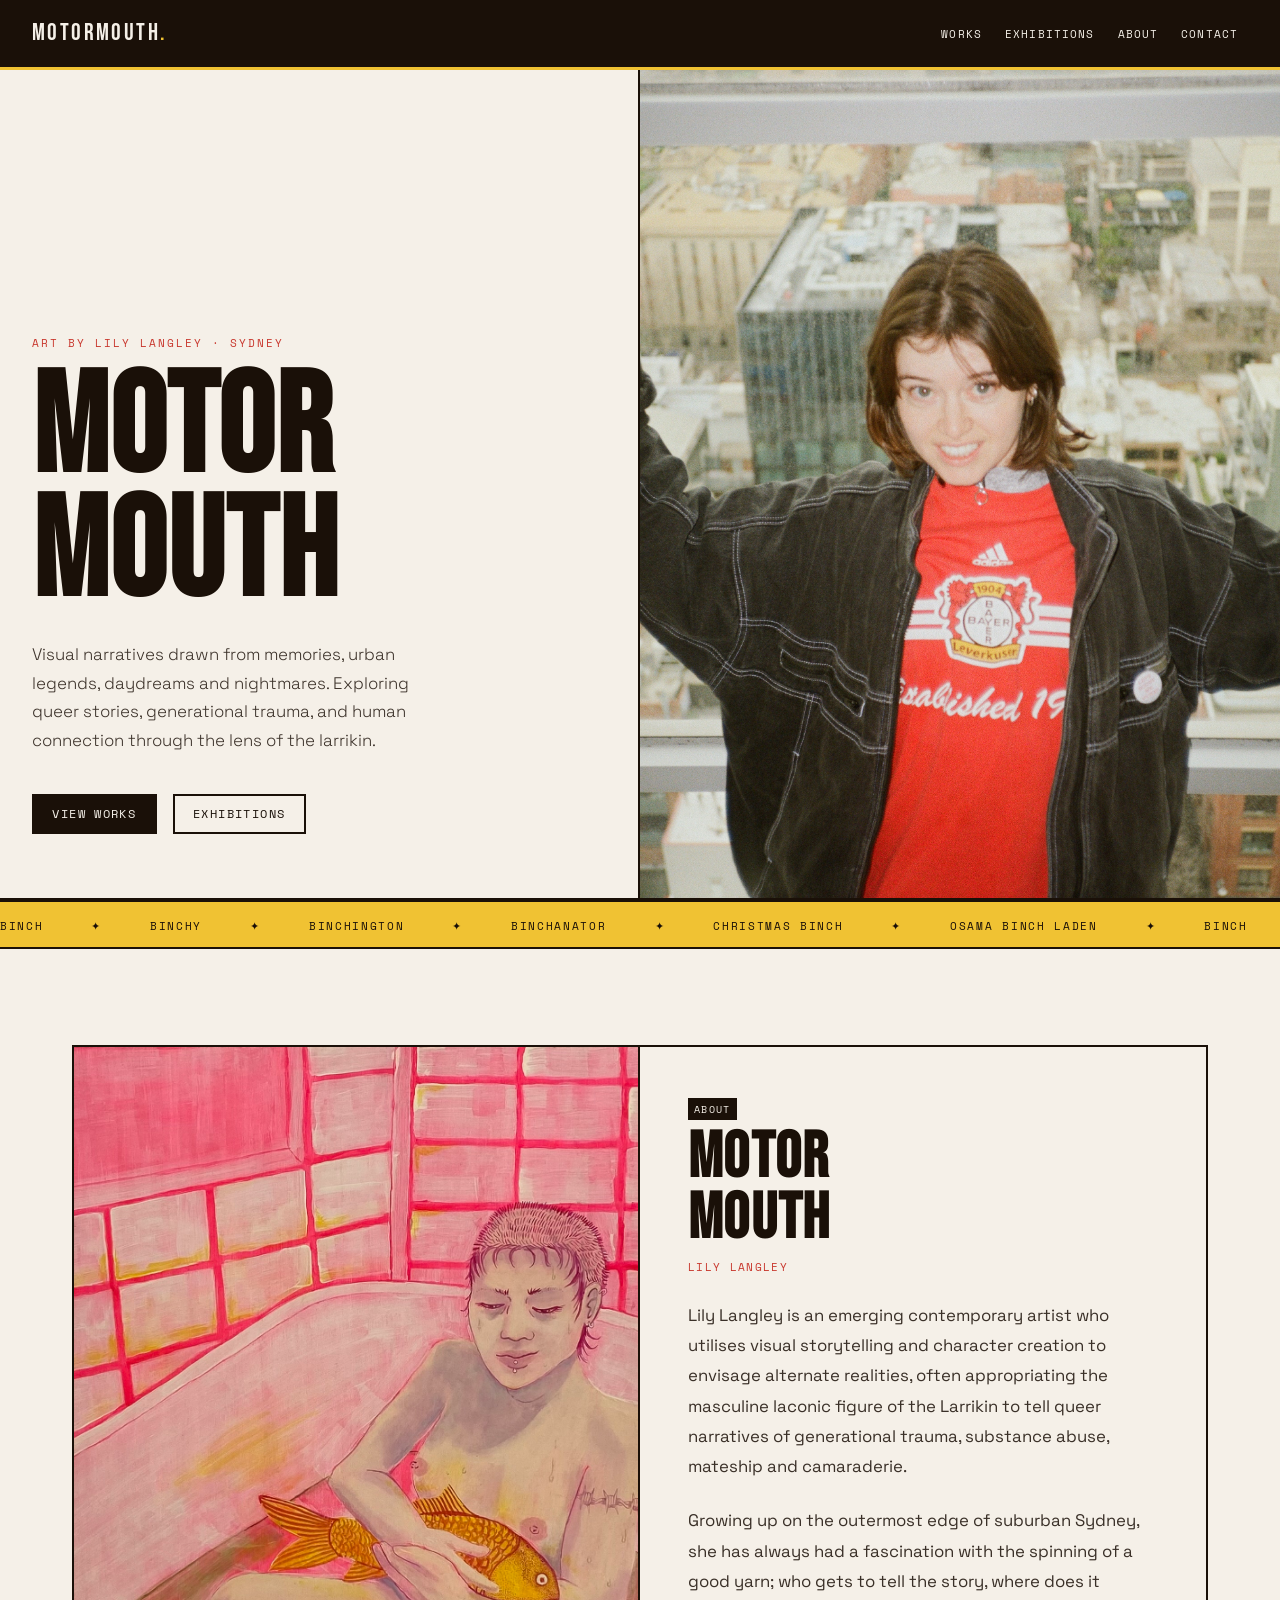
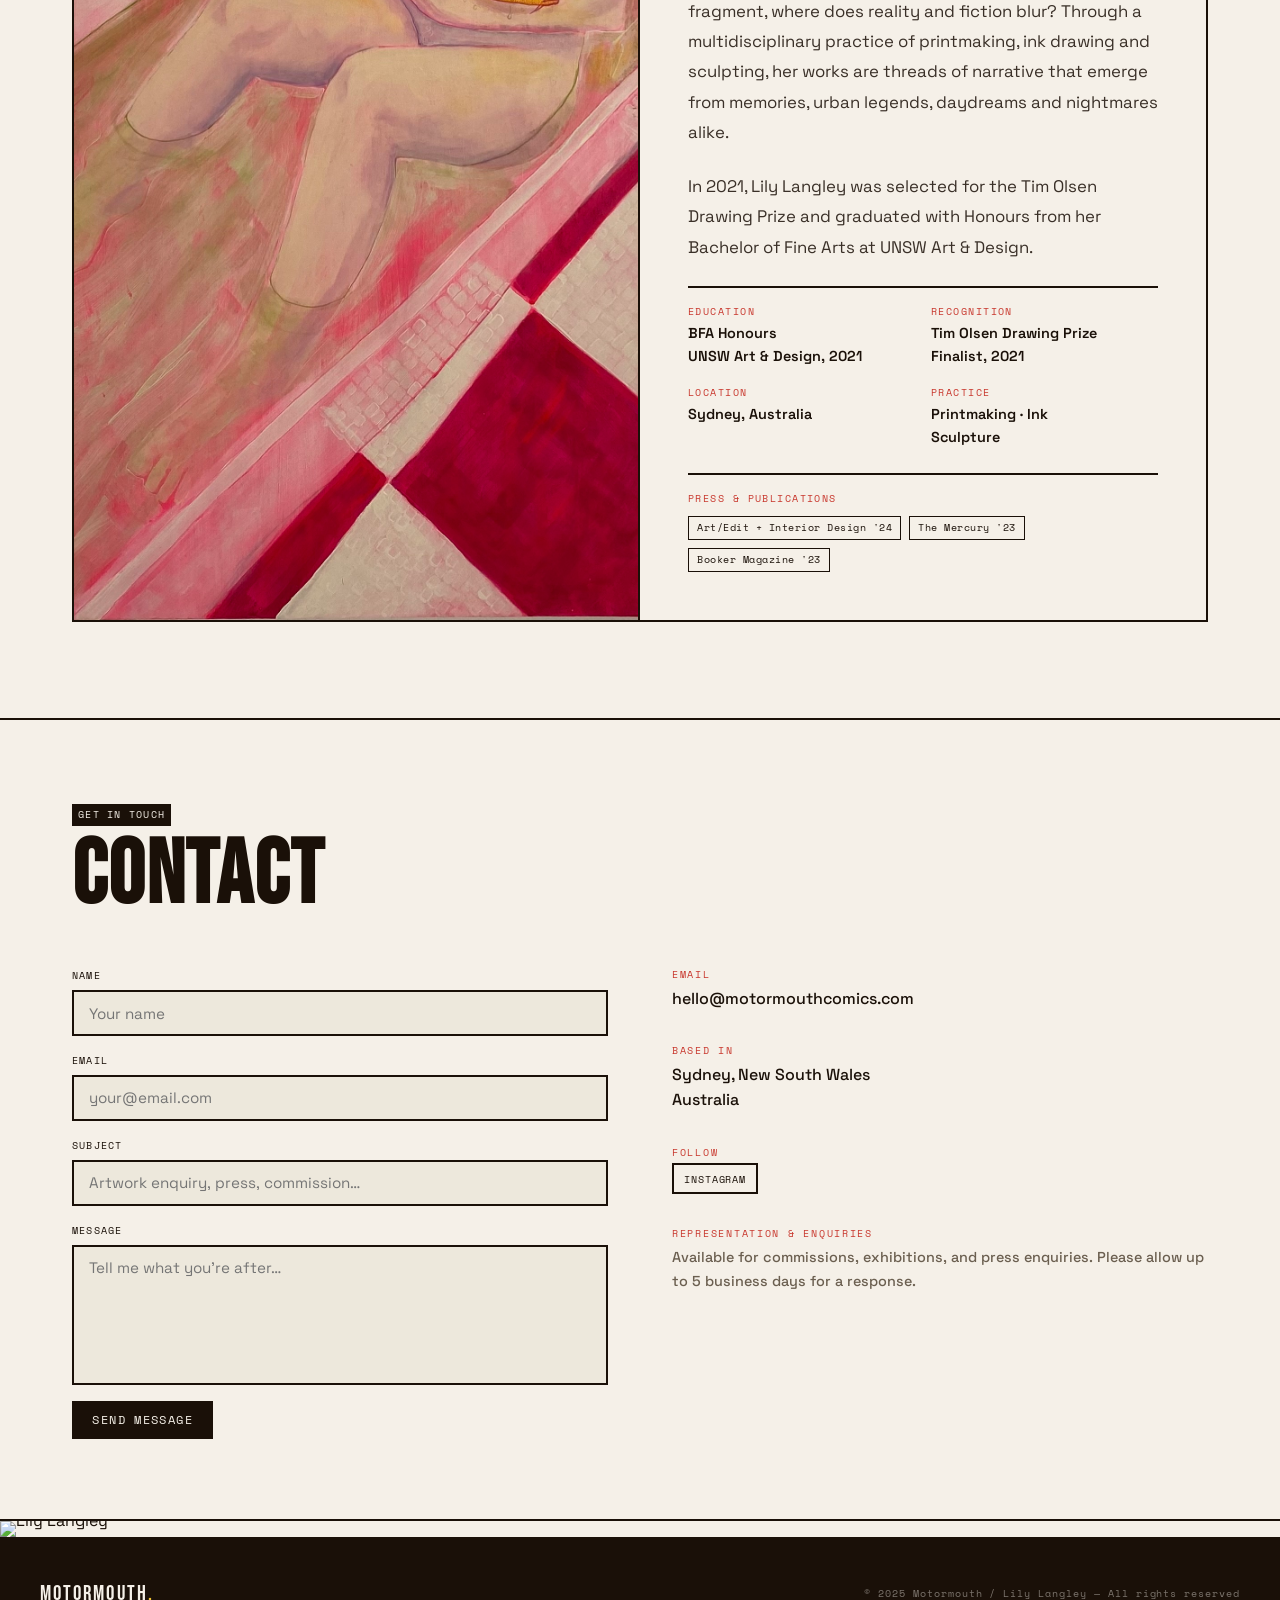
==== commit d2e53569: "Remove the hero scroll indicator It overlapped the Exhibitions button on small screens.  Co-Authored" ====
--- a/index.html
+++ b/index.html
@@ -35,7 +35,6 @@
         <a href="works.html" class="btn btn-primary">View Works</a>
         <a href="exhibitions.html" class="btn btn-secondary">Exhibitions</a>
       </div>
-      <div class="hero-scroll">Scroll</div>
     </div>
     <div class="hero-right">
       <div class="hero-art">
--- a/style.css
+++ b/style.css
@@ -227,34 +227,6 @@
   width: 100%;
   height: 100%;
   max-height: 100svh;
-}
-
-.hero-scroll {
-  position: absolute;
-  bottom: 2rem;
-  left: 50%;
-  transform: translateX(-50%);
-  font-family: 'Space Mono', monospace;
-  font-size: 0.6rem;
-  letter-spacing: 0.2em;
-  text-transform: uppercase;
-  display: flex;
-  flex-direction: column;
-  align-items: center;
-  gap: 0.5rem;
-  color: #6b5f50;
-}
-.hero-scroll::after {
-  content: '';
-  display: block;
-  width: 1px;
-  height: 40px;
-  background: var(--ink);
-  animation: scrollline 1.6s ease-in-out infinite;
-}
-@keyframes scrollline {
-  0%, 100% { transform: scaleY(1); opacity: 1; }
-  50% { transform: scaleY(0.3); opacity: 0.3; }
 }
 
 @media (max-width: 768px) {
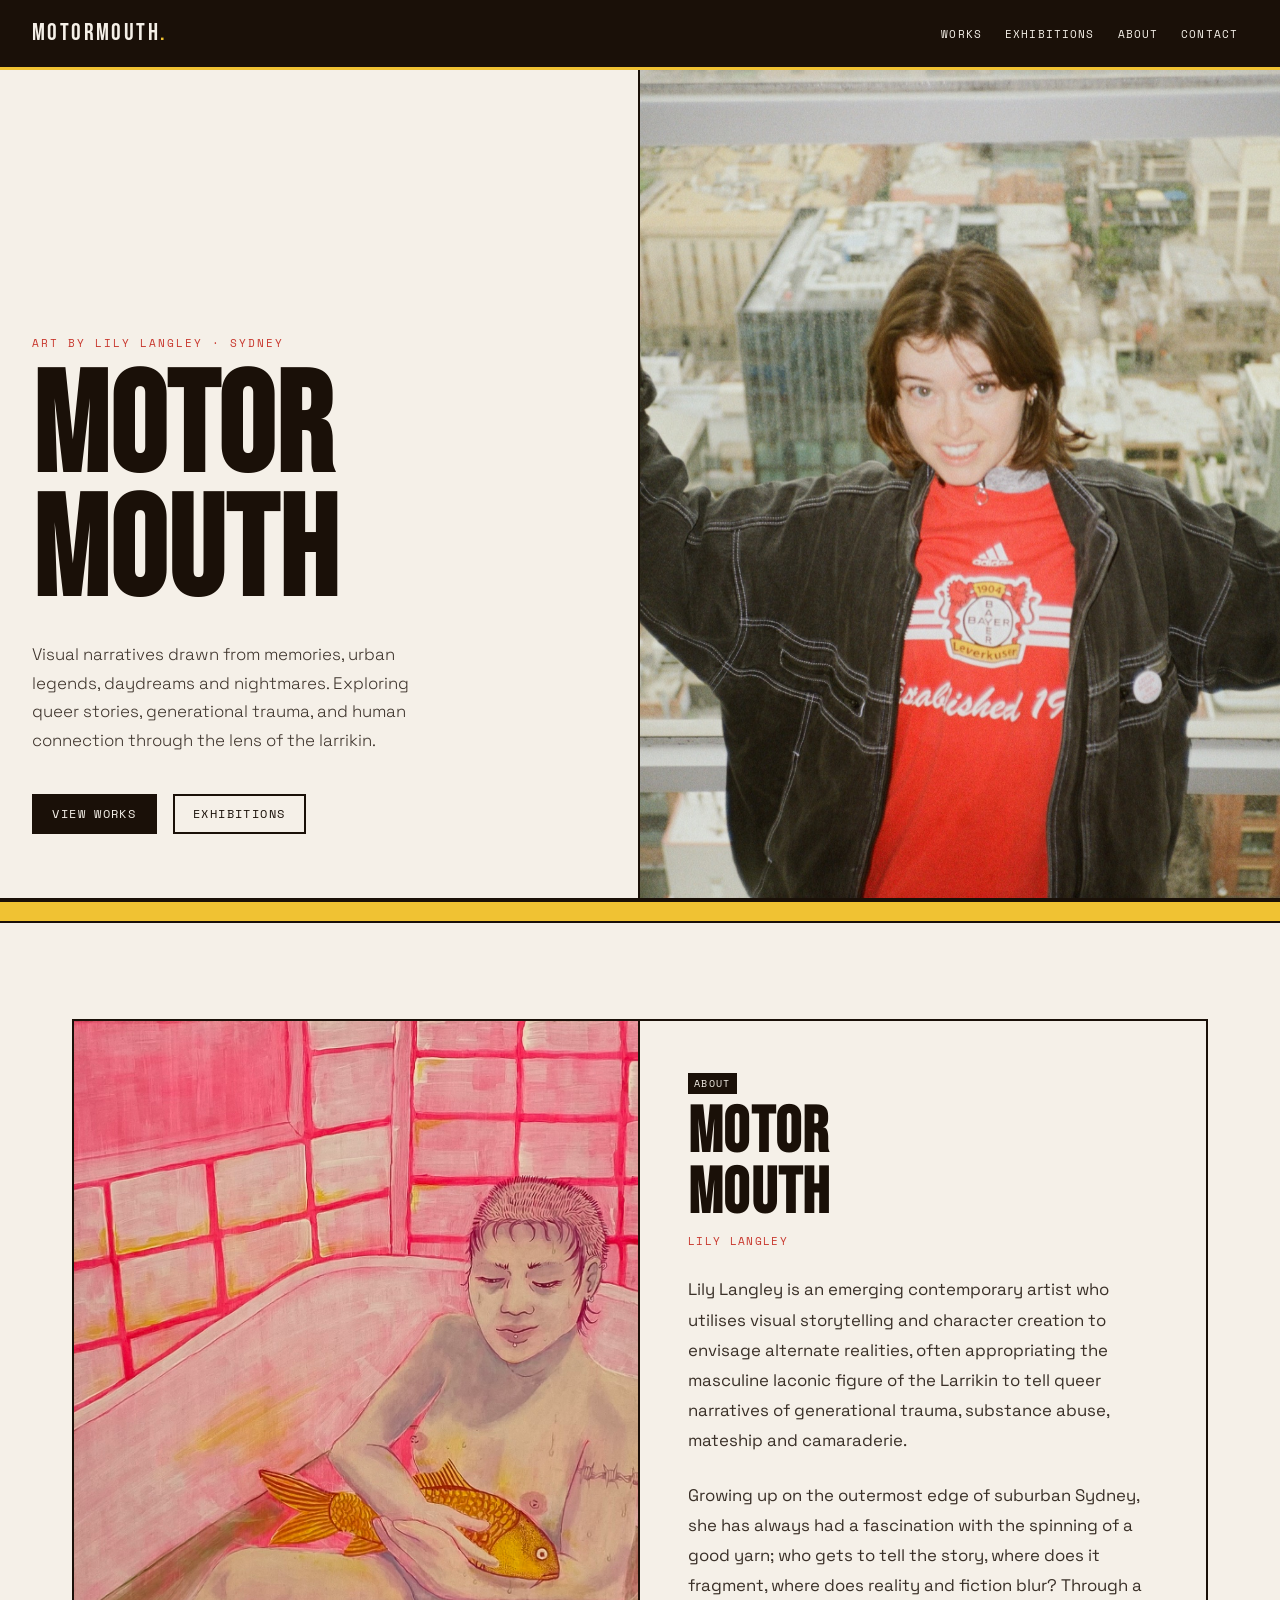
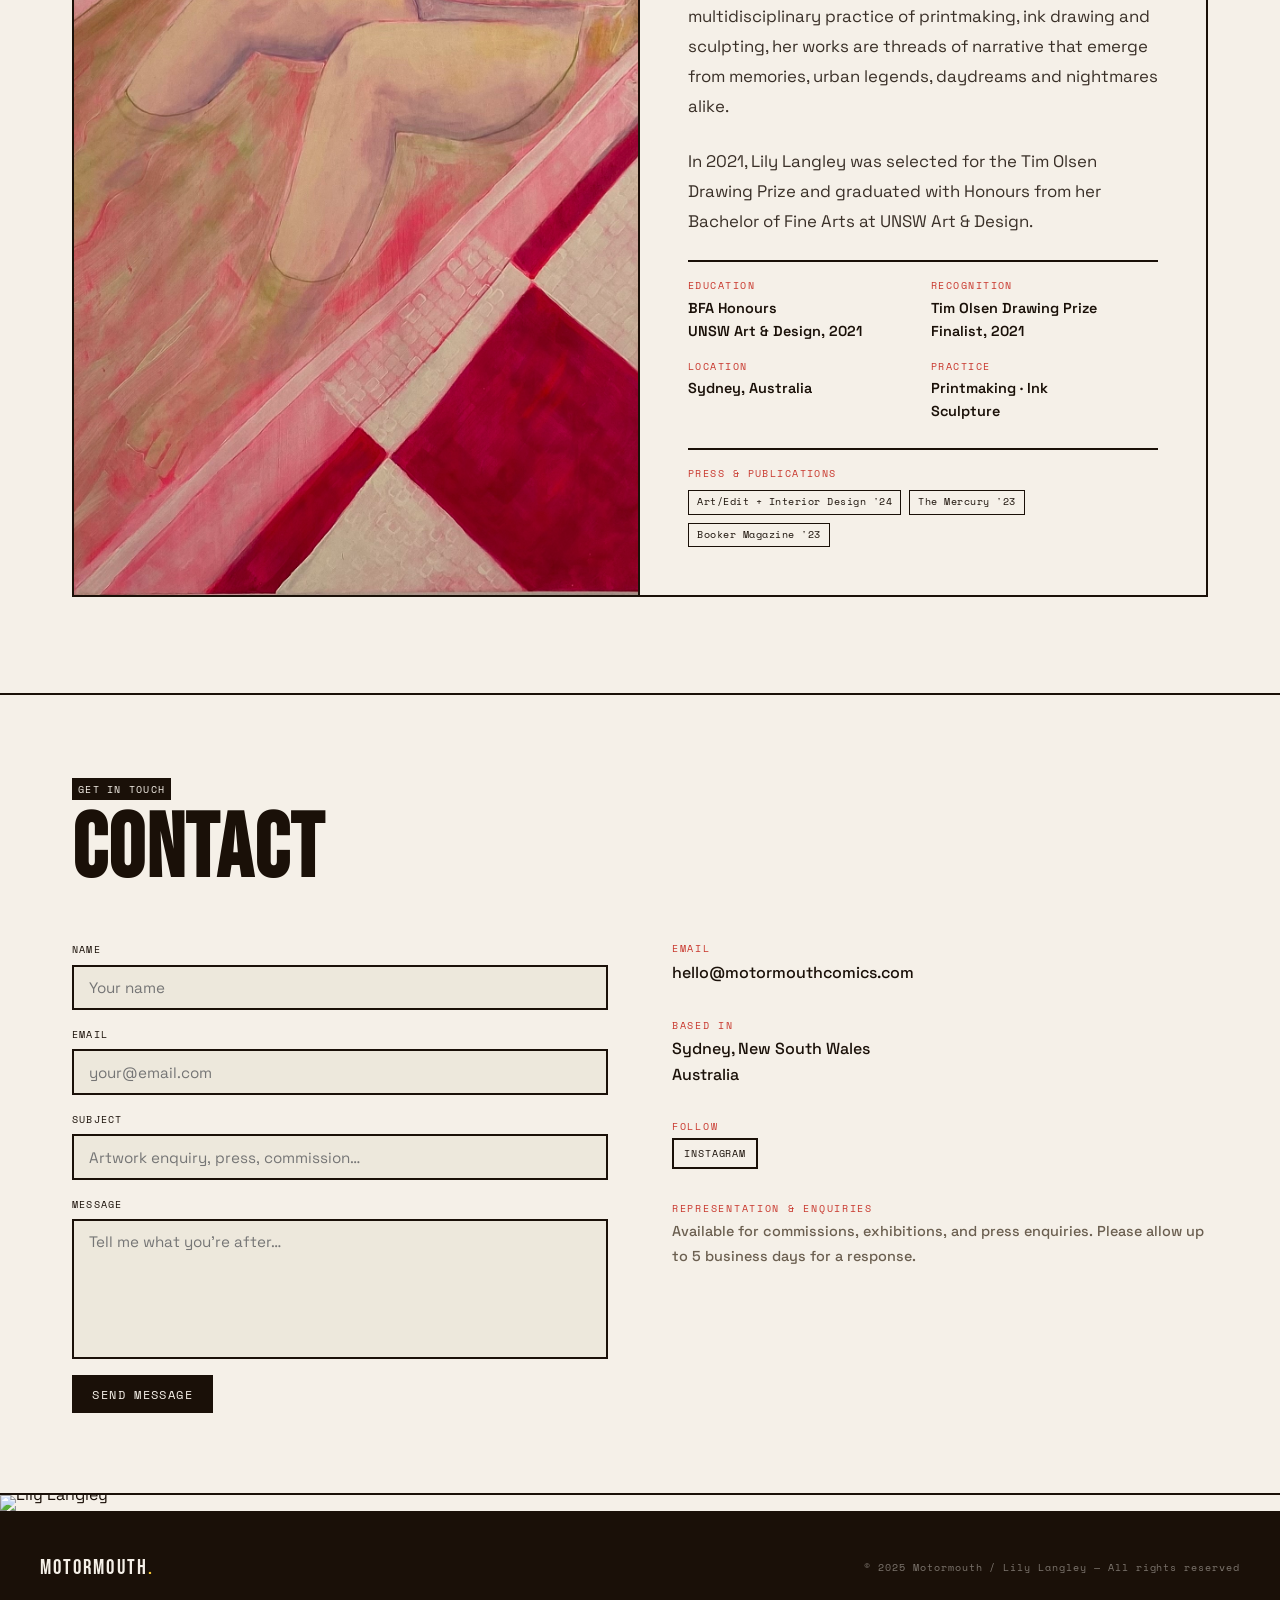
==== commit f9148b56: "Remove scrolling ticker text from the yellow banner Co-Authored-By: Claude Sonnet 5 <noreply@anthrop" ====
--- a/index.html
+++ b/index.html
@@ -44,22 +44,7 @@
   </section>
 
   <!-- TICKER -->
-  <div class="ticker" aria-hidden="true">
-    <div class="ticker-inner">
-      <span>BINCH</span><span>✦</span>
-      <span>BINCHY</span><span>✦</span>
-      <span>BINCHINGTON</span><span>✦</span>
-      <span>BINCHANATOR</span><span>✦</span>
-      <span>CHRISTMAS BINCH</span><span>✦</span>
-      <span>OSAMA BINCH LADEN</span><span>✦</span>
-      <span>BINCH</span><span>✦</span>
-      <span>BINCHY</span><span>✦</span>
-      <span>BINCHINGTON</span><span>✦</span>
-      <span>BINCHANATOR</span><span>✦</span>
-      <span>CHRISTMAS BINCH</span><span>✦</span>
-      <span>OSAMA BINCH LADEN</span><span>✦</span>
-    </div>
-  </div>
+  <div class="ticker" aria-hidden="true"></div>
 
   <!-- ABOUT -->
   <section id="about">
--- a/style.css
+++ b/style.css
@@ -244,22 +244,6 @@
   overflow: hidden;
   white-space: nowrap;
 }
-.ticker-inner {
-  display: inline-flex;
-  gap: 3rem;
-  animation: ticker 22s linear infinite;
-}
-.ticker-inner span {
-  font-family: 'Space Mono', monospace;
-  font-size: 0.7rem;
-  letter-spacing: 0.15em;
-  text-transform: uppercase;
-}
-@keyframes ticker {
-  from { transform: translateX(0); }
-  to { transform: translateX(-50%); }
-}
-.ticker:hover .ticker-inner { animation-play-state: paused; }
 
 /* ── Filter pills ─────────────────────────────────── */
 .filter-bar {
@@ -479,6 +463,18 @@
   font-size: 0.68rem;
   color: rgba(245,240,232,0.55);
   letter-spacing: 0.05em;
+}
+.exh-desc {
+  font-size: 0.85rem;
+  color: rgba(245,240,232,0.7);
+  line-height: 1.6;
+  margin-top: 0.6rem;
+  max-width: 560px;
+  white-space: pre-line;
+  display: -webkit-box;
+  -webkit-line-clamp: 3;
+  -webkit-box-orient: vertical;
+  overflow: hidden;
 }
 
 .exh-badge { align-self: center; }
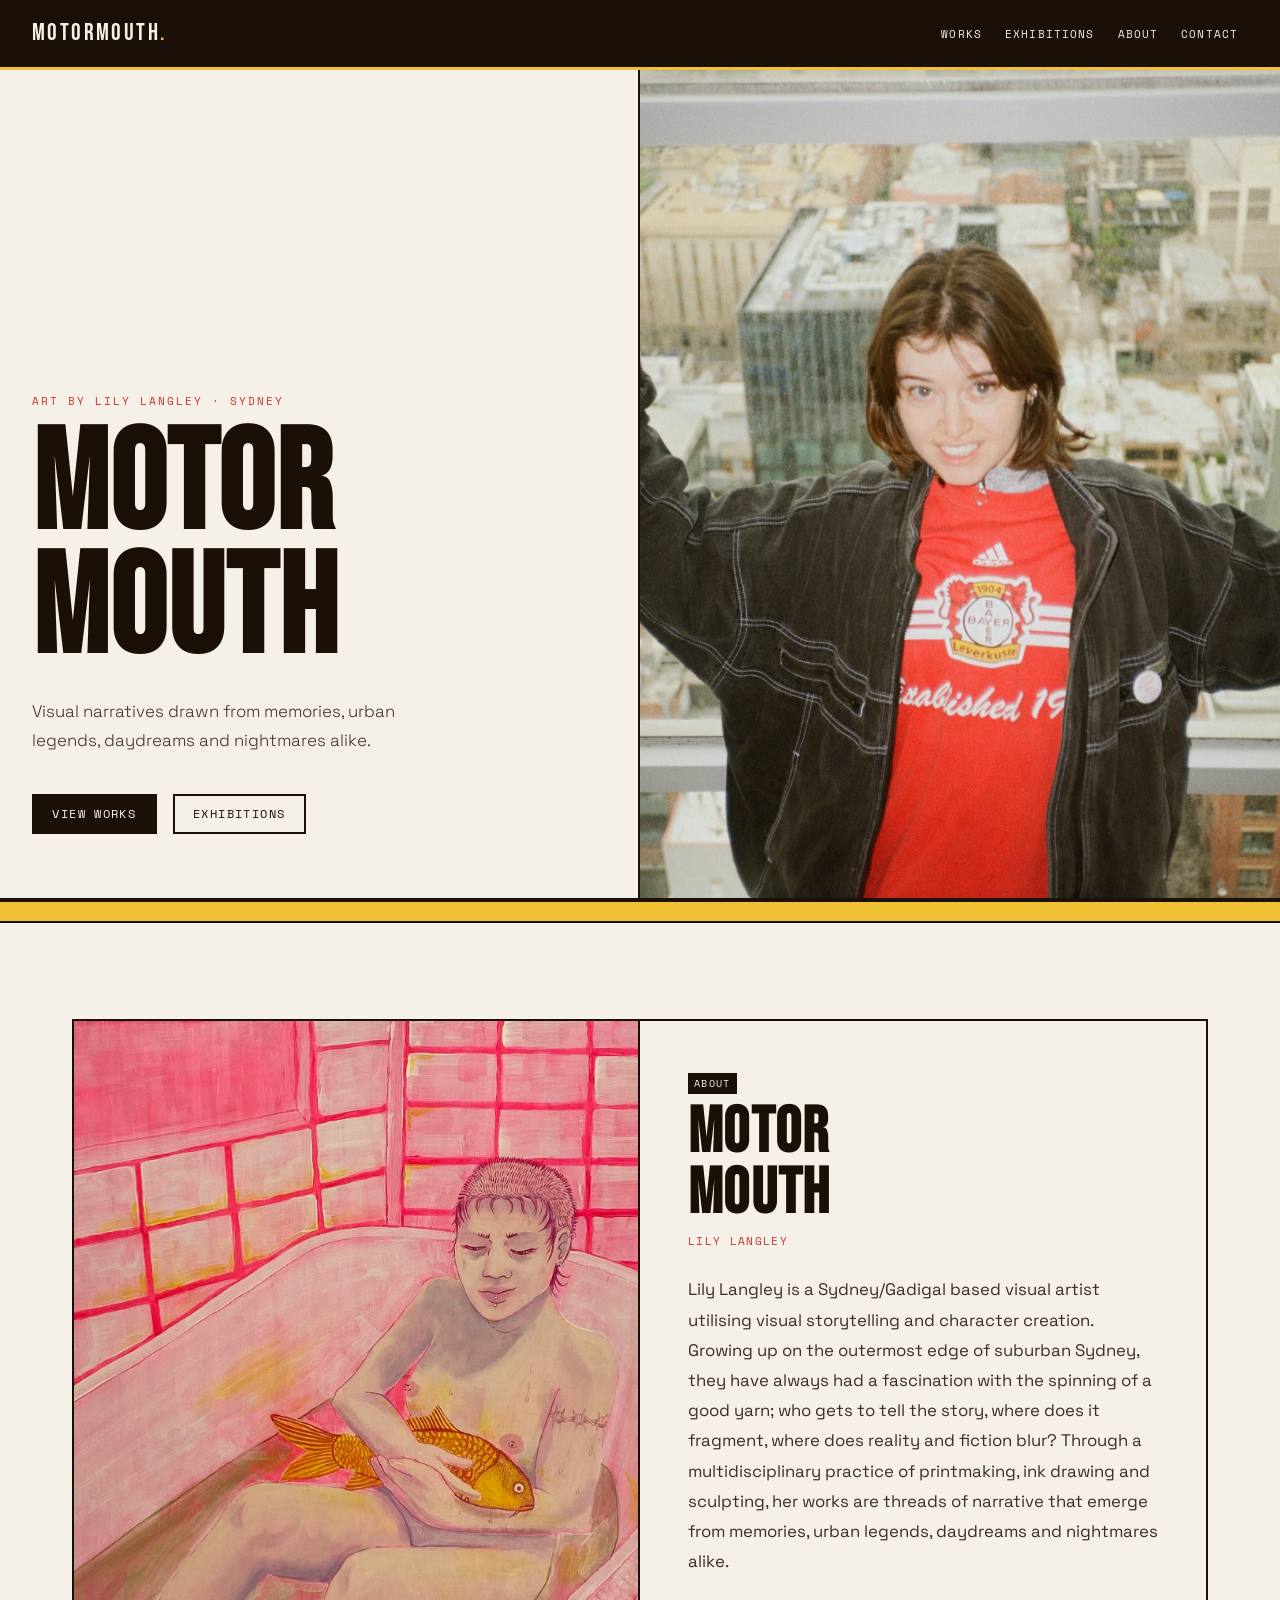
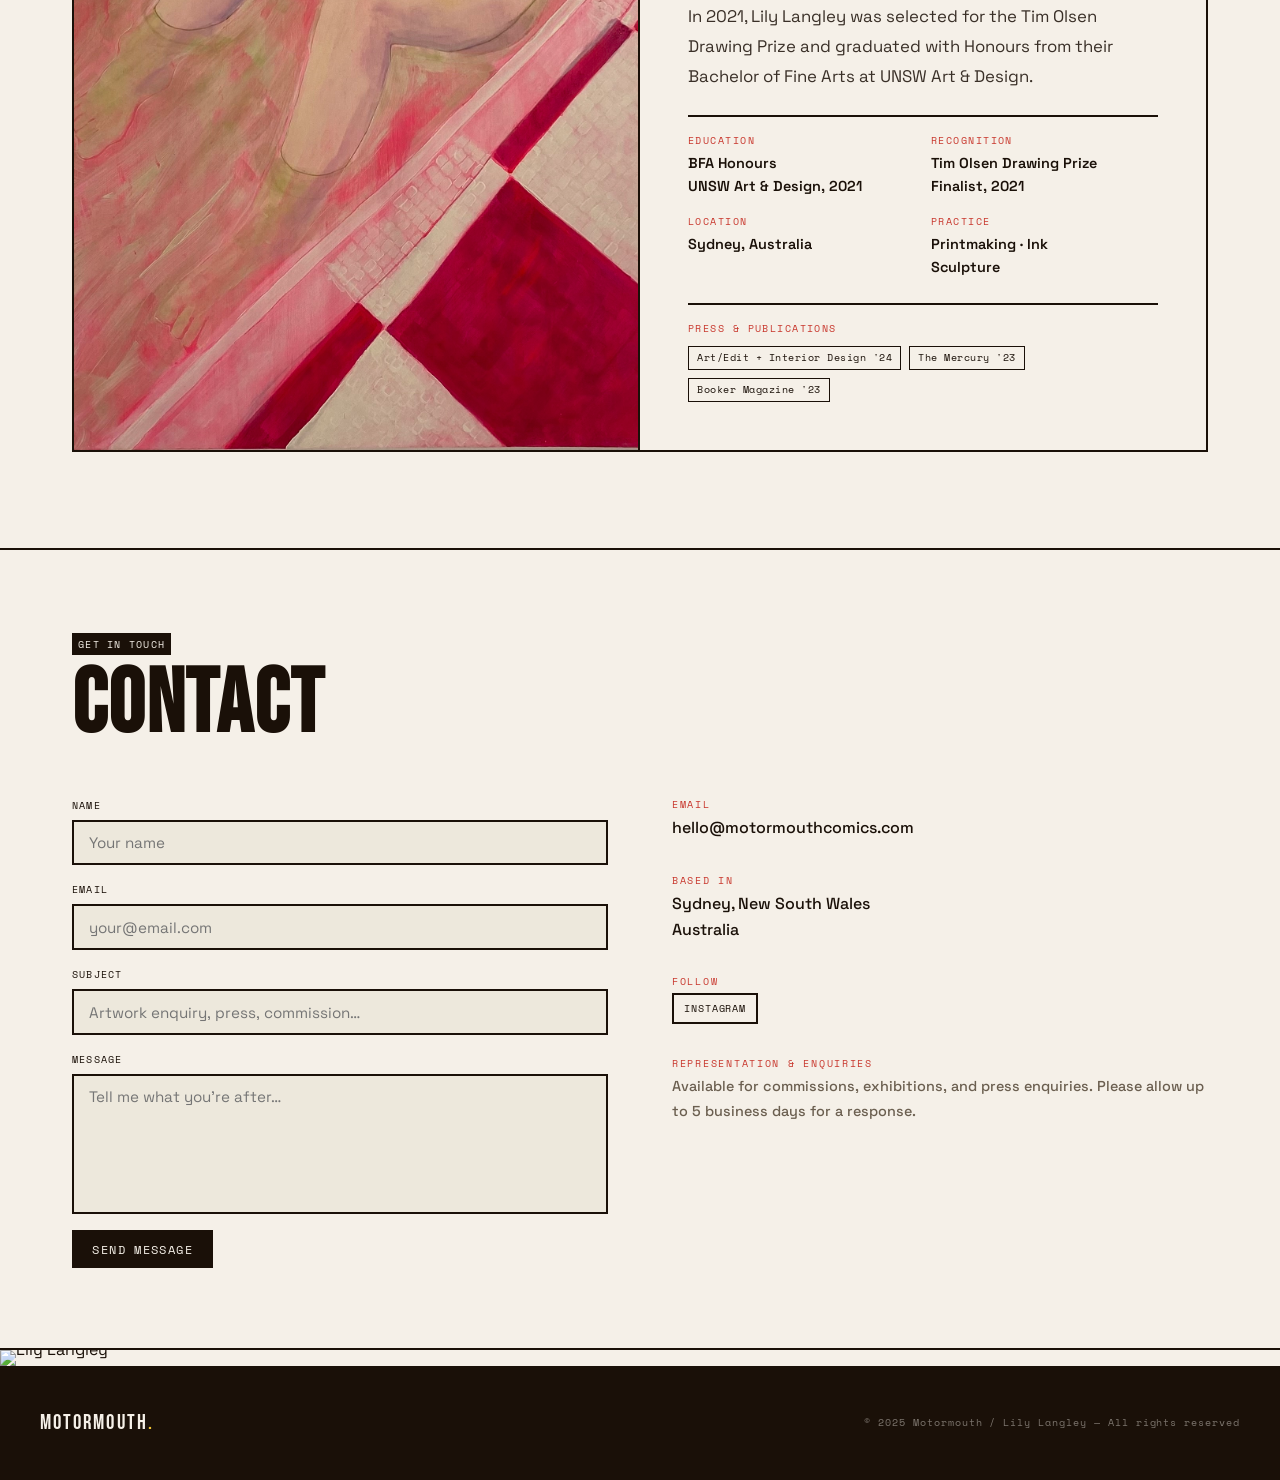
==== commit 7e42bc5d: "Update hero tagline and About bio copy Co-Authored-By: Claude Opus 5.5 <noreply@anthropic.com>" ====
--- a/index.html
+++ b/index.html
@@ -30,7 +30,7 @@
     <div class="hero-left">
       <p class="hero-eyebrow">Art by Lily Langley · Sydney</p>
       <h1 class="hero-name">Motor<br>mouth</h1>
-      <p class="hero-tagline">Visual narratives drawn from memories, urban legends, daydreams and nightmares. Exploring queer stories, generational trauma, and human connection through the lens of the larrikin.</p>
+      <p class="hero-tagline">Visual narratives drawn from memories, urban legends, daydreams and nightmares alike.</p>
       <div class="hero-ctas">
         <a href="works.html" class="btn btn-primary">View Works</a>
         <a href="exhibitions.html" class="btn btn-secondary">Exhibitions</a>
@@ -60,13 +60,10 @@
             <p style="font-family:'Space Mono',monospace;font-size:0.7rem;letter-spacing:0.12em;text-transform:uppercase;color:var(--red);margin-top:0.5rem;">Lily Langley</p>
           </div>
           <p class="about-bio">
-            Lily Langley is an emerging contemporary artist who utilises visual storytelling and character creation to envisage alternate realities, often appropriating the masculine laconic figure of the Larrikin to tell queer narratives of generational trauma, substance abuse, mateship and camaraderie.
+            Lily Langley is a Sydney/Gadigal based visual artist utilising visual storytelling and character creation. Growing up on the outermost edge of suburban Sydney, they have always had a fascination with the spinning of a good yarn; who gets to tell the story, where does it fragment, where does reality and fiction blur? Through a multidisciplinary practice of printmaking, ink drawing and sculpting, her works are threads of narrative that emerge from memories, urban legends, daydreams and nightmares alike.
           </p>
           <p class="about-bio">
-            Growing up on the outermost edge of suburban Sydney, she has always had a fascination with the spinning of a good yarn; who gets to tell the story, where does it fragment, where does reality and fiction blur? Through a multidisciplinary practice of printmaking, ink drawing and sculpting, her works are threads of narrative that emerge from memories, urban legends, daydreams and nightmares alike.
-          </p>
-          <p class="about-bio">
-            In 2021, Lily Langley was selected for the Tim Olsen Drawing Prize and graduated with Honours from her Bachelor of Fine Arts at UNSW Art &amp; Design.
+            In 2021, Lily Langley was selected for the Tim Olsen Drawing Prize and graduated with Honours from their Bachelor of Fine Arts at UNSW Art &amp; Design.
           </p>
           <div class="about-facts">
             <div class="fact-item">
--- a/style.css
+++ b/style.css
@@ -679,7 +679,7 @@
 @media (max-width: 640px) { .lightbox-detail { border-left: none; border-top: var(--border); } }
 .lightbox-title { font-family: 'Bebas Neue', sans-serif; font-size: 2.5rem; line-height: 1; }
 .lightbox-meta { font-family: 'Space Mono', monospace; font-size: 0.65rem; color: #6b5f50; line-height: 2; }
-.lightbox-desc { font-size: 0.9rem; line-height: 1.7; color: #3a3028; }
+.lightbox-desc { font-size: 0.9rem; line-height: 1.7; color: #3a3028; white-space: pre-line; }
 .lightbox-price { font-family: 'Bebas Neue', sans-serif; font-size: 2rem; margin-top: auto; }
 .lightbox-close {
   position: absolute;
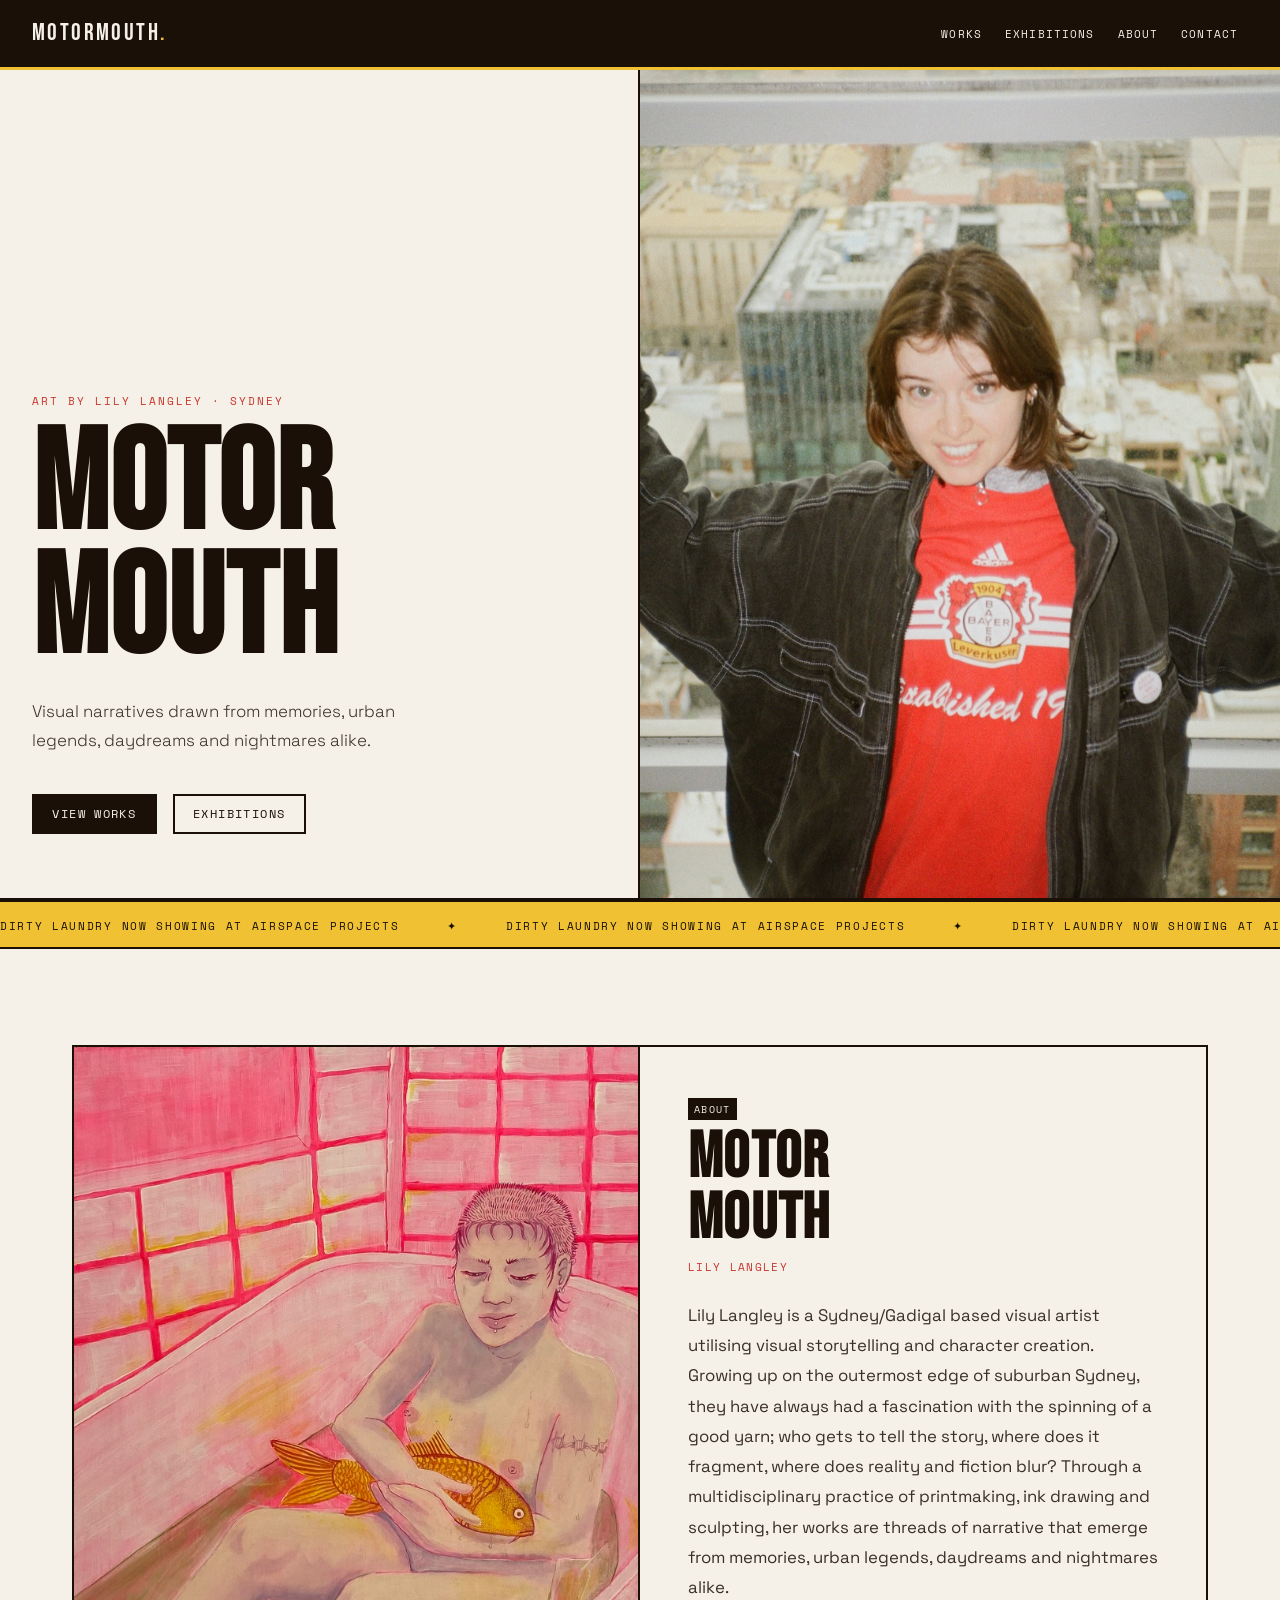
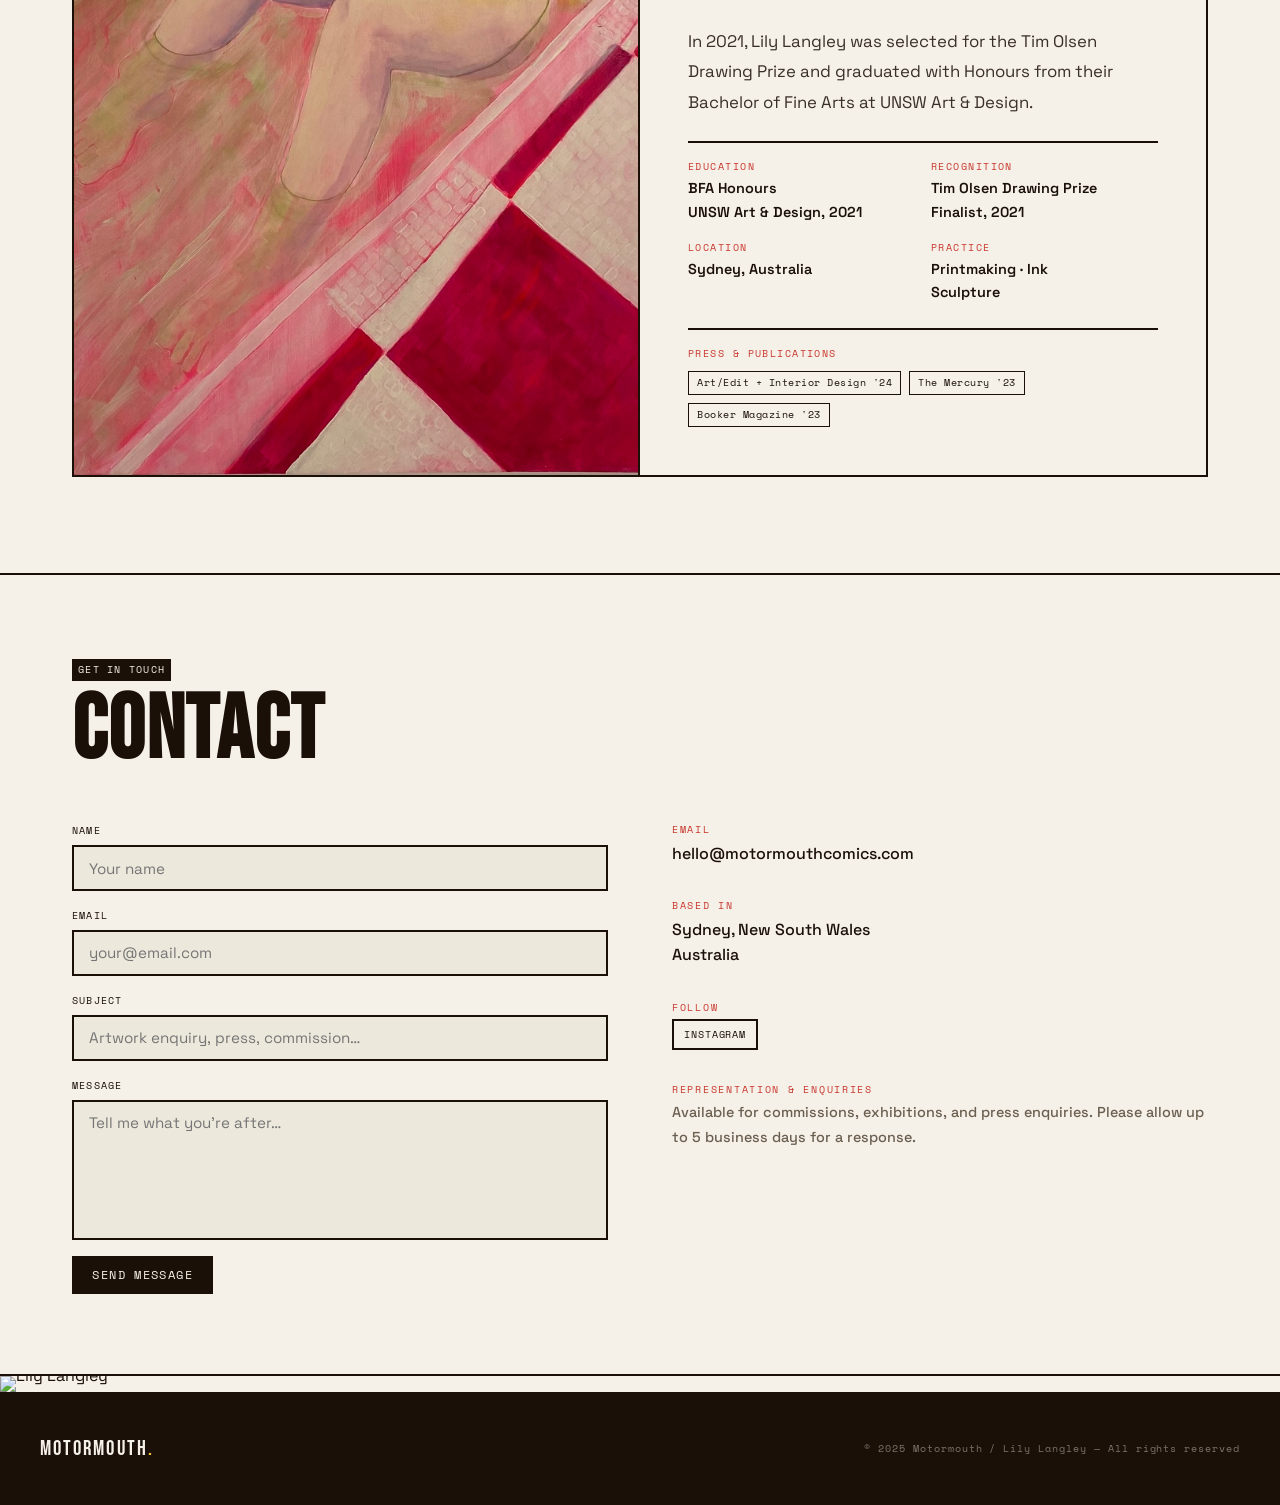
==== commit 2eef2d0d: "Restore the yellow ticker with the Dirty Laundry notice and update the Crocodile description Co-Auth" ====
--- a/index.html
+++ b/index.html
@@ -44,7 +44,18 @@
   </section>
 
   <!-- TICKER -->
-  <div class="ticker" aria-hidden="true"></div>
+  <div class="ticker" aria-hidden="true">
+    <div class="ticker-inner">
+      <span>Dirty Laundry now showing at Airspace Projects</span><span>✦</span>
+      <span>Dirty Laundry now showing at Airspace Projects</span><span>✦</span>
+      <span>Dirty Laundry now showing at Airspace Projects</span><span>✦</span>
+      <span>Dirty Laundry now showing at Airspace Projects</span><span>✦</span>
+      <span>Dirty Laundry now showing at Airspace Projects</span><span>✦</span>
+      <span>Dirty Laundry now showing at Airspace Projects</span><span>✦</span>
+      <span>Dirty Laundry now showing at Airspace Projects</span><span>✦</span>
+      <span>Dirty Laundry now showing at Airspace Projects</span><span>✦</span>
+    </div>
+  </div>
 
   <!-- ABOUT -->
   <section id="about">
--- a/style.css
+++ b/style.css
@@ -244,6 +244,22 @@
   overflow: hidden;
   white-space: nowrap;
 }
+.ticker-inner {
+  display: inline-flex;
+  animation: ticker 40s linear infinite;
+}
+.ticker-inner span {
+  font-family: 'Space Mono', monospace;
+  font-size: 0.7rem;
+  letter-spacing: 0.15em;
+  text-transform: uppercase;
+  margin-right: 3rem;
+}
+@keyframes ticker {
+  from { transform: translateX(0); }
+  to { transform: translateX(-50%); }
+}
+.ticker:hover .ticker-inner { animation-play-state: paused; }
 
 /* ── Filter pills ─────────────────────────────────── */
 .filter-bar {
